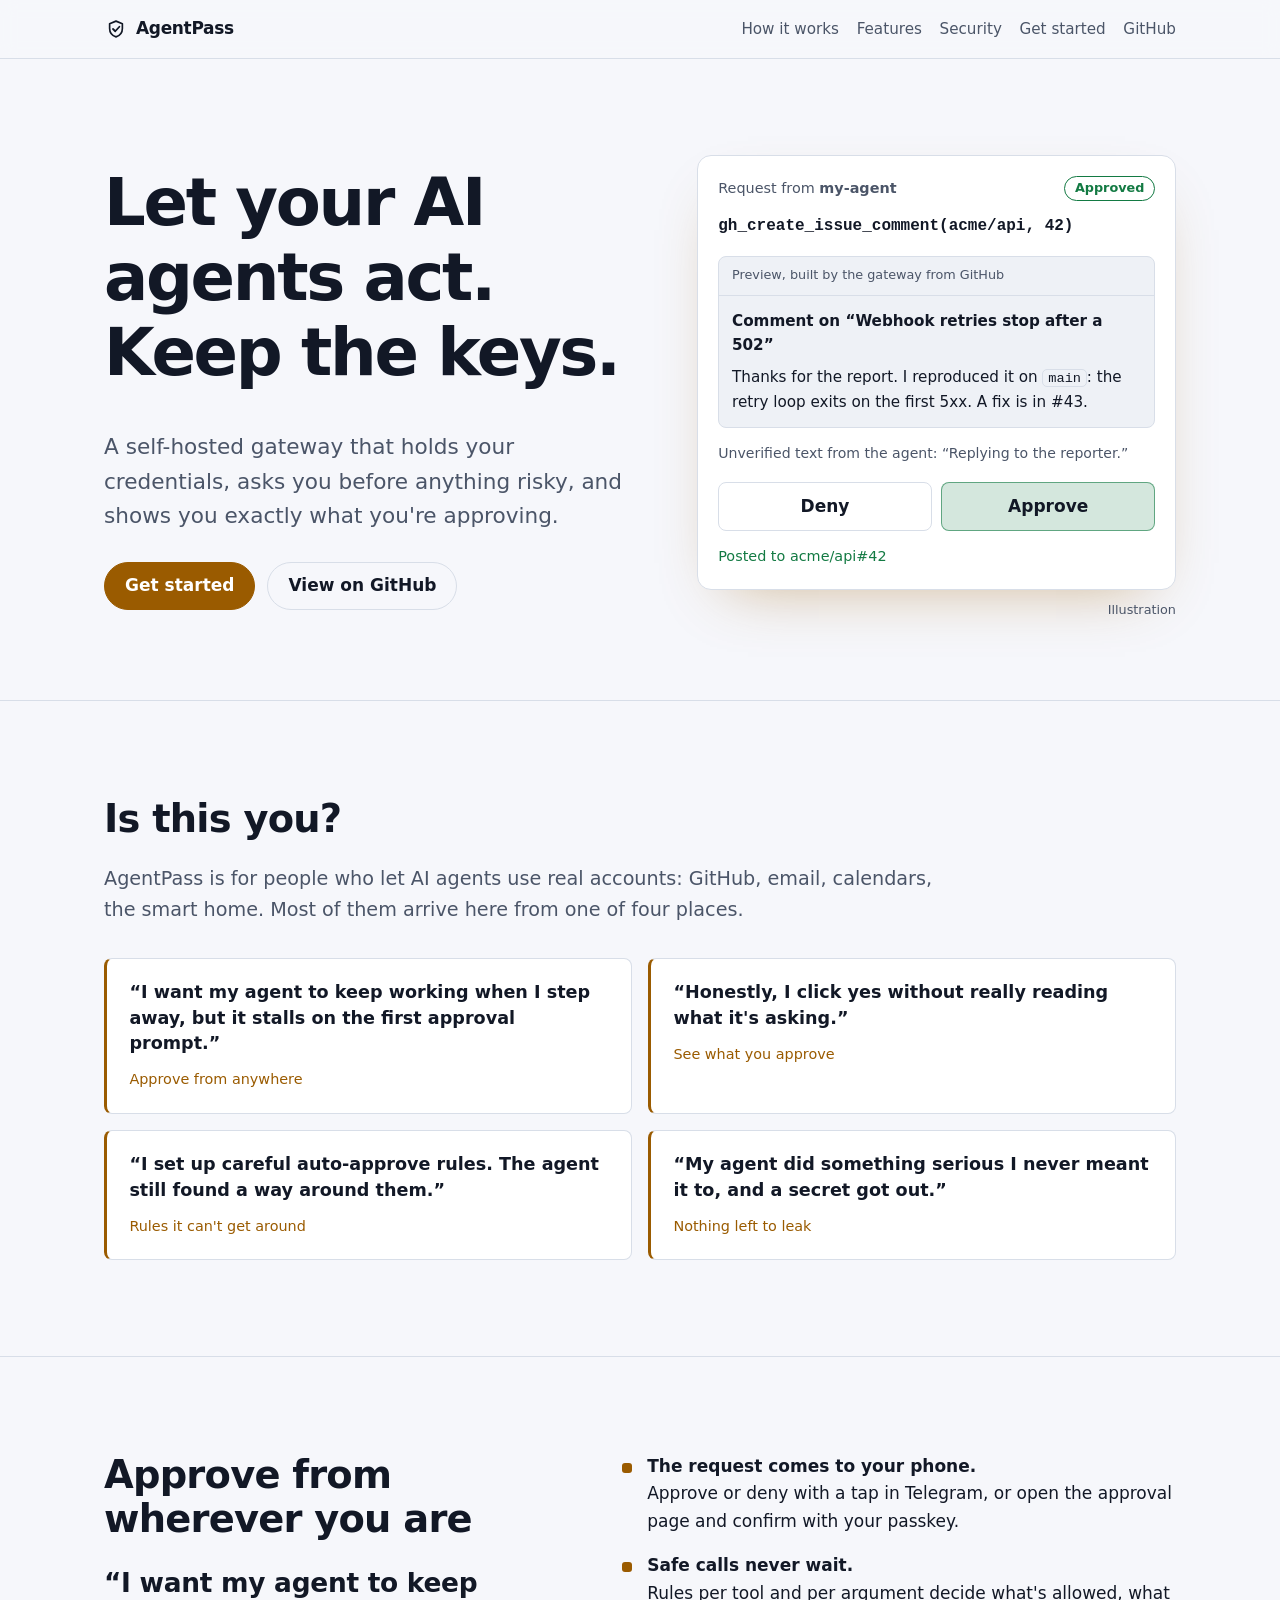
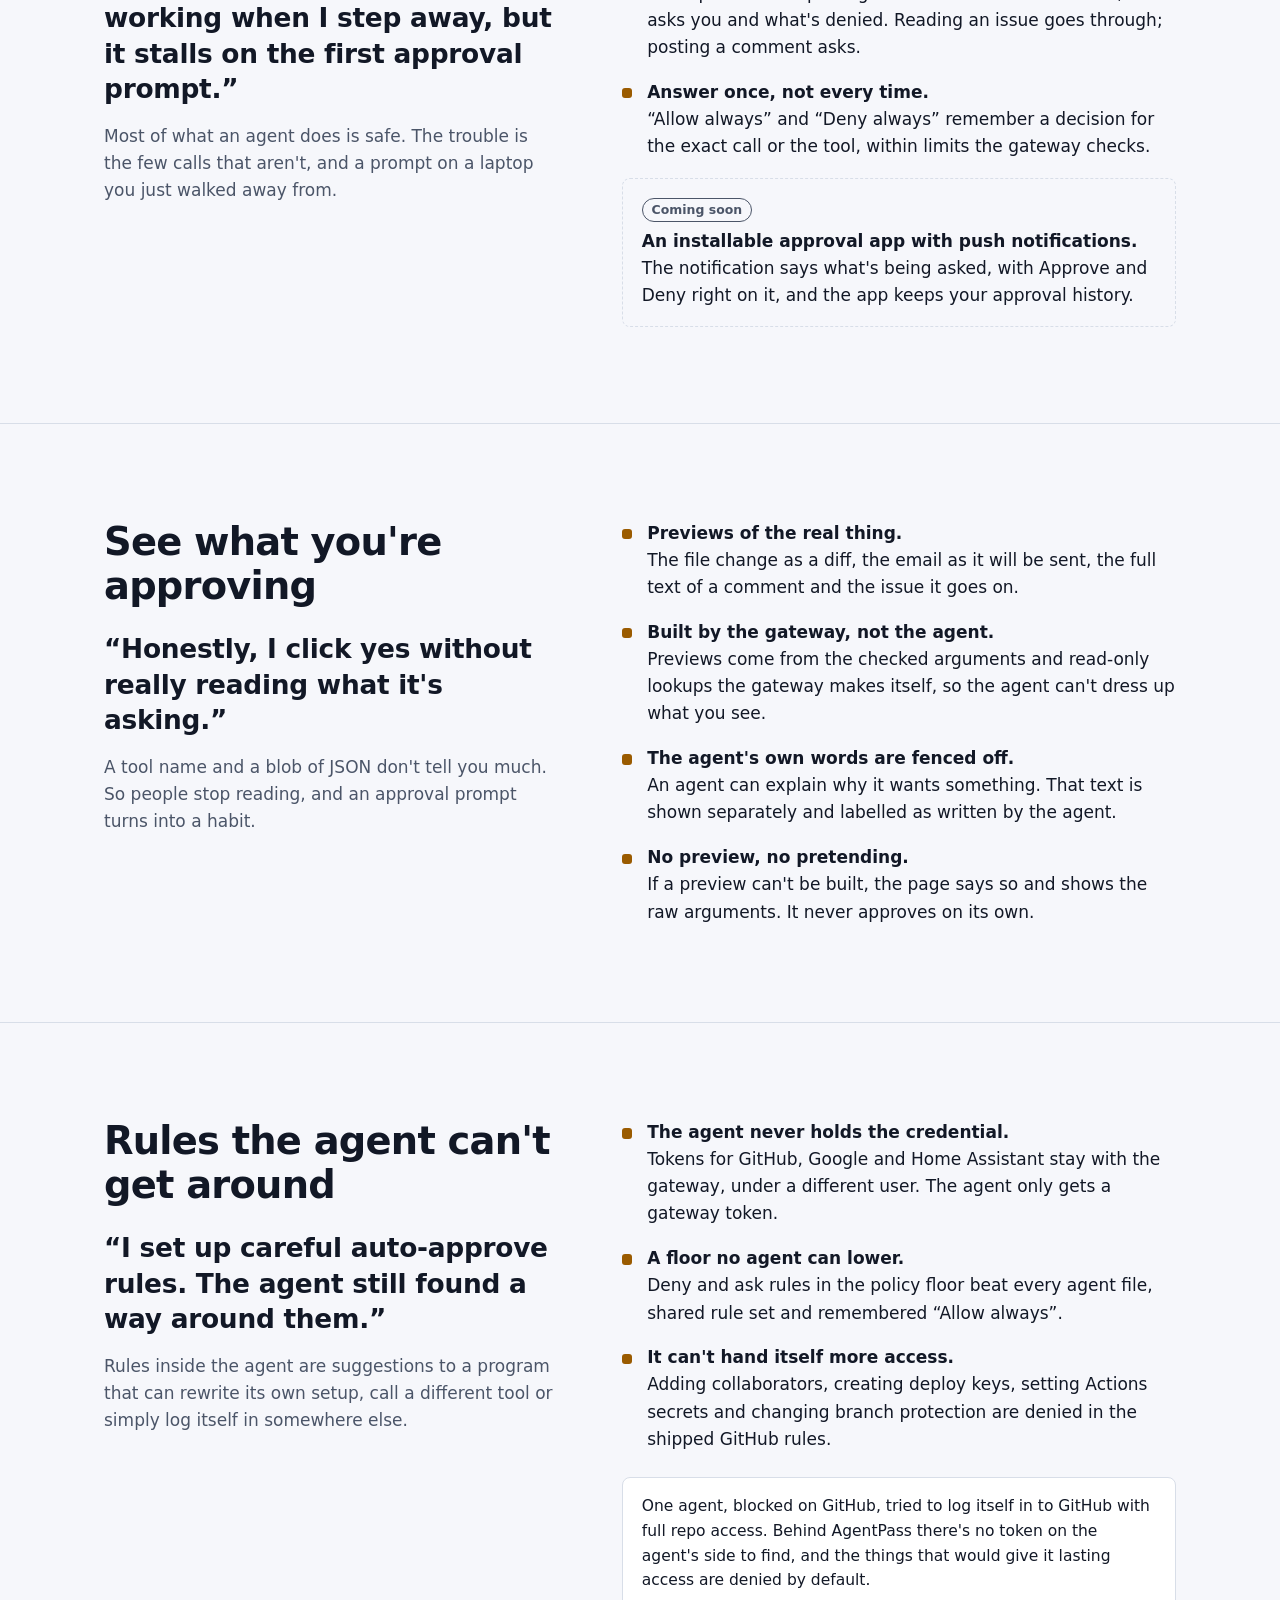
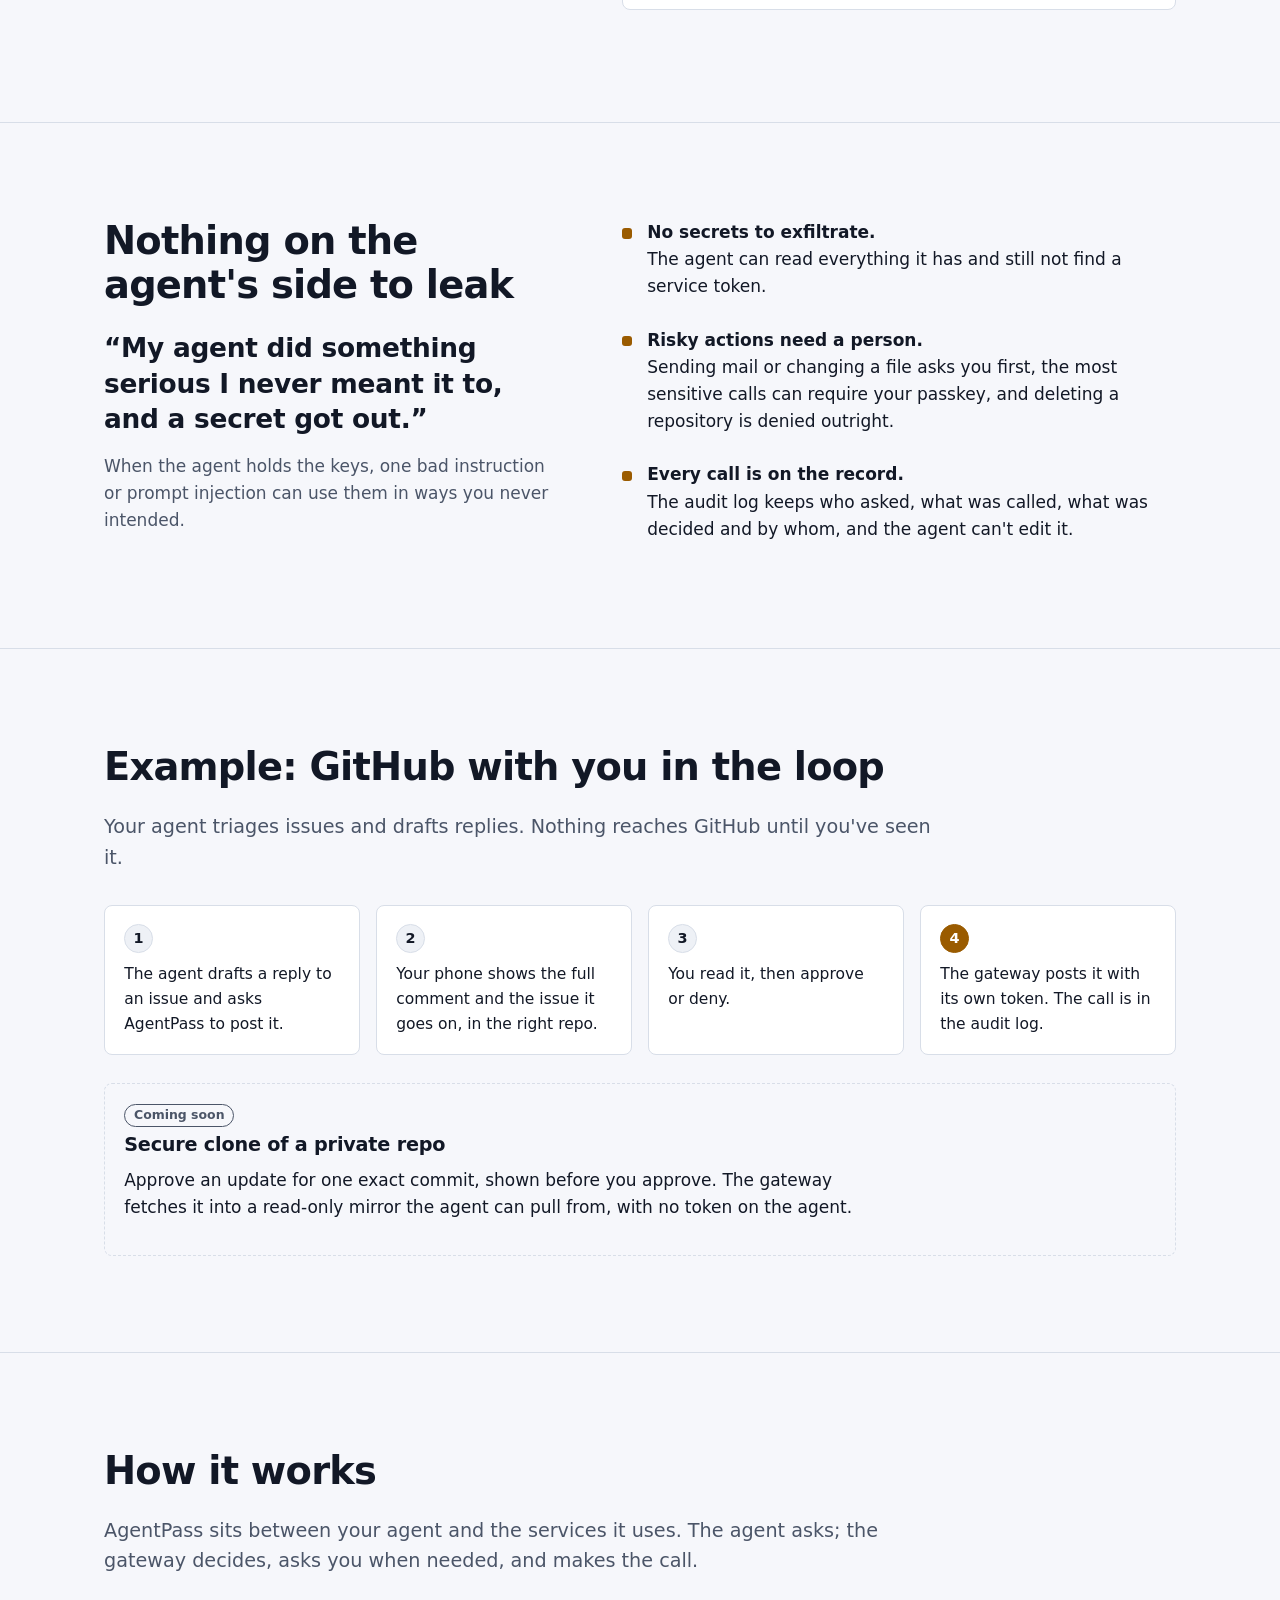
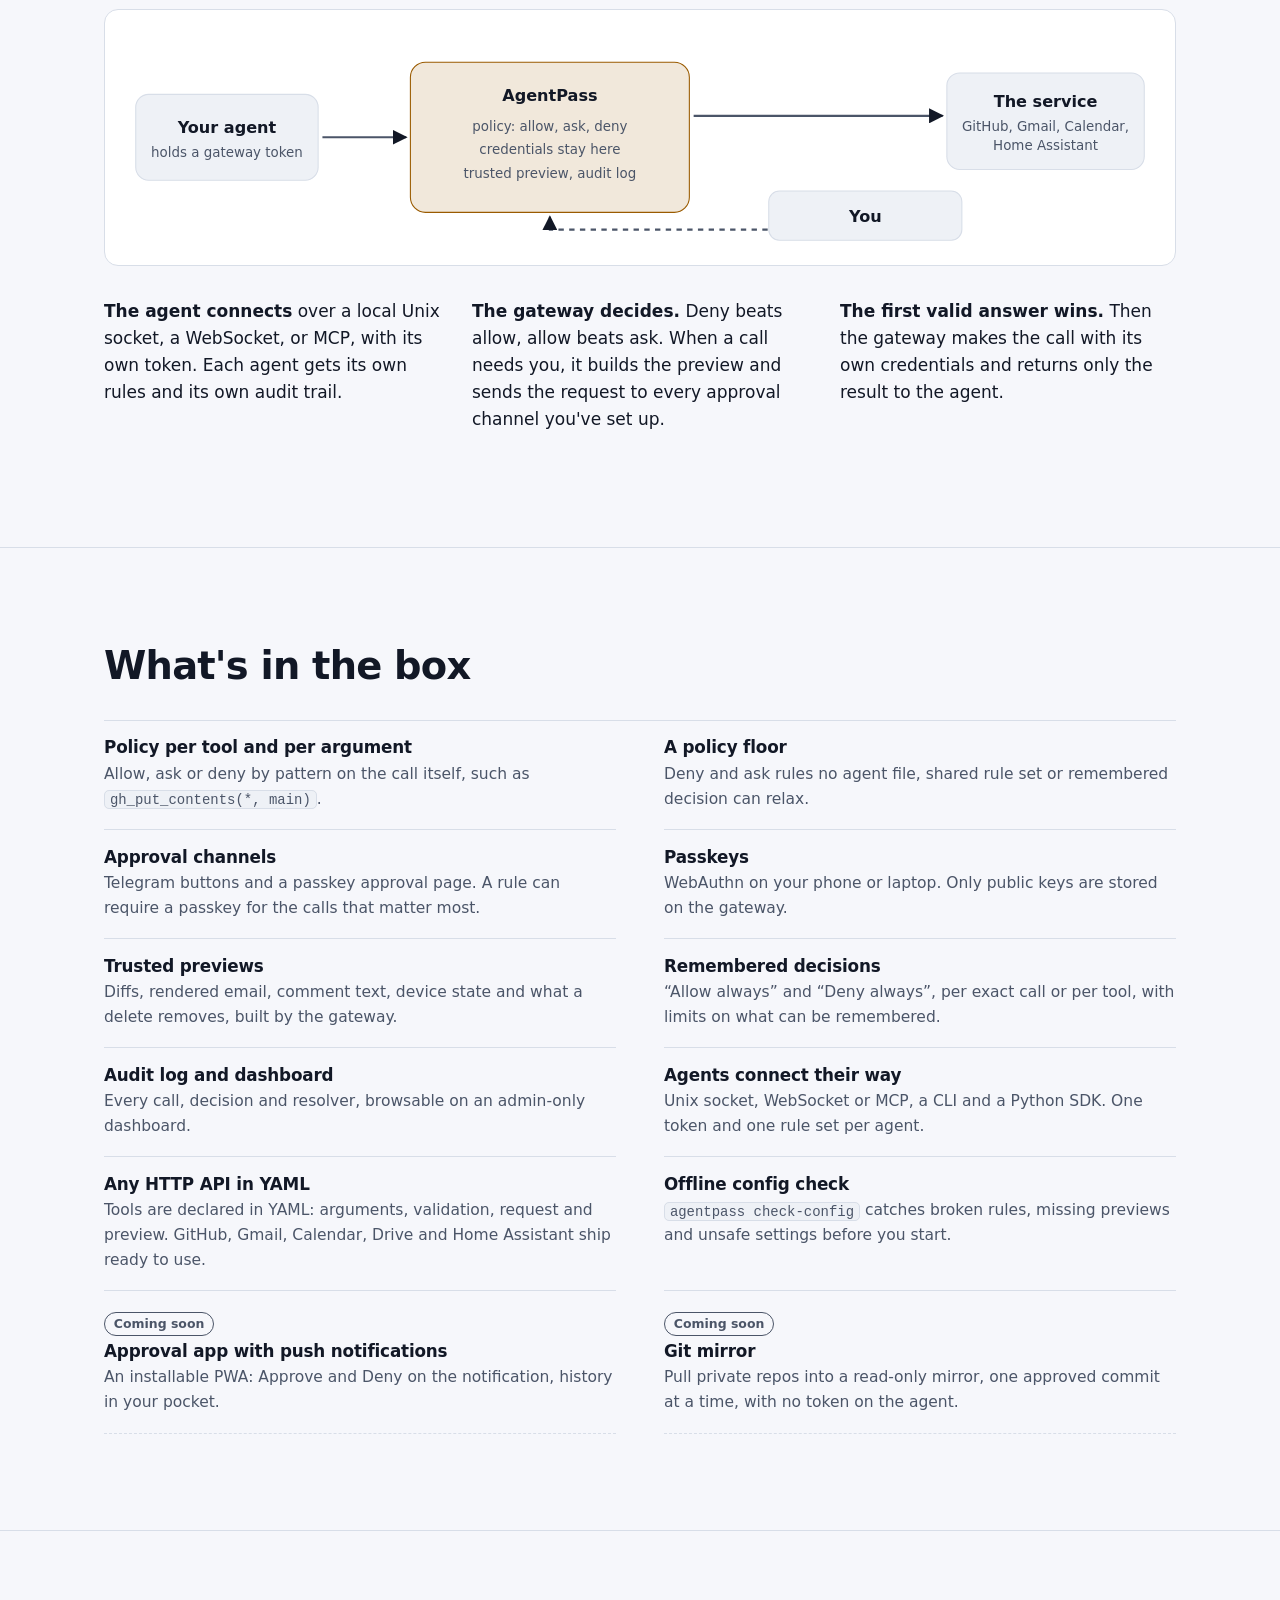
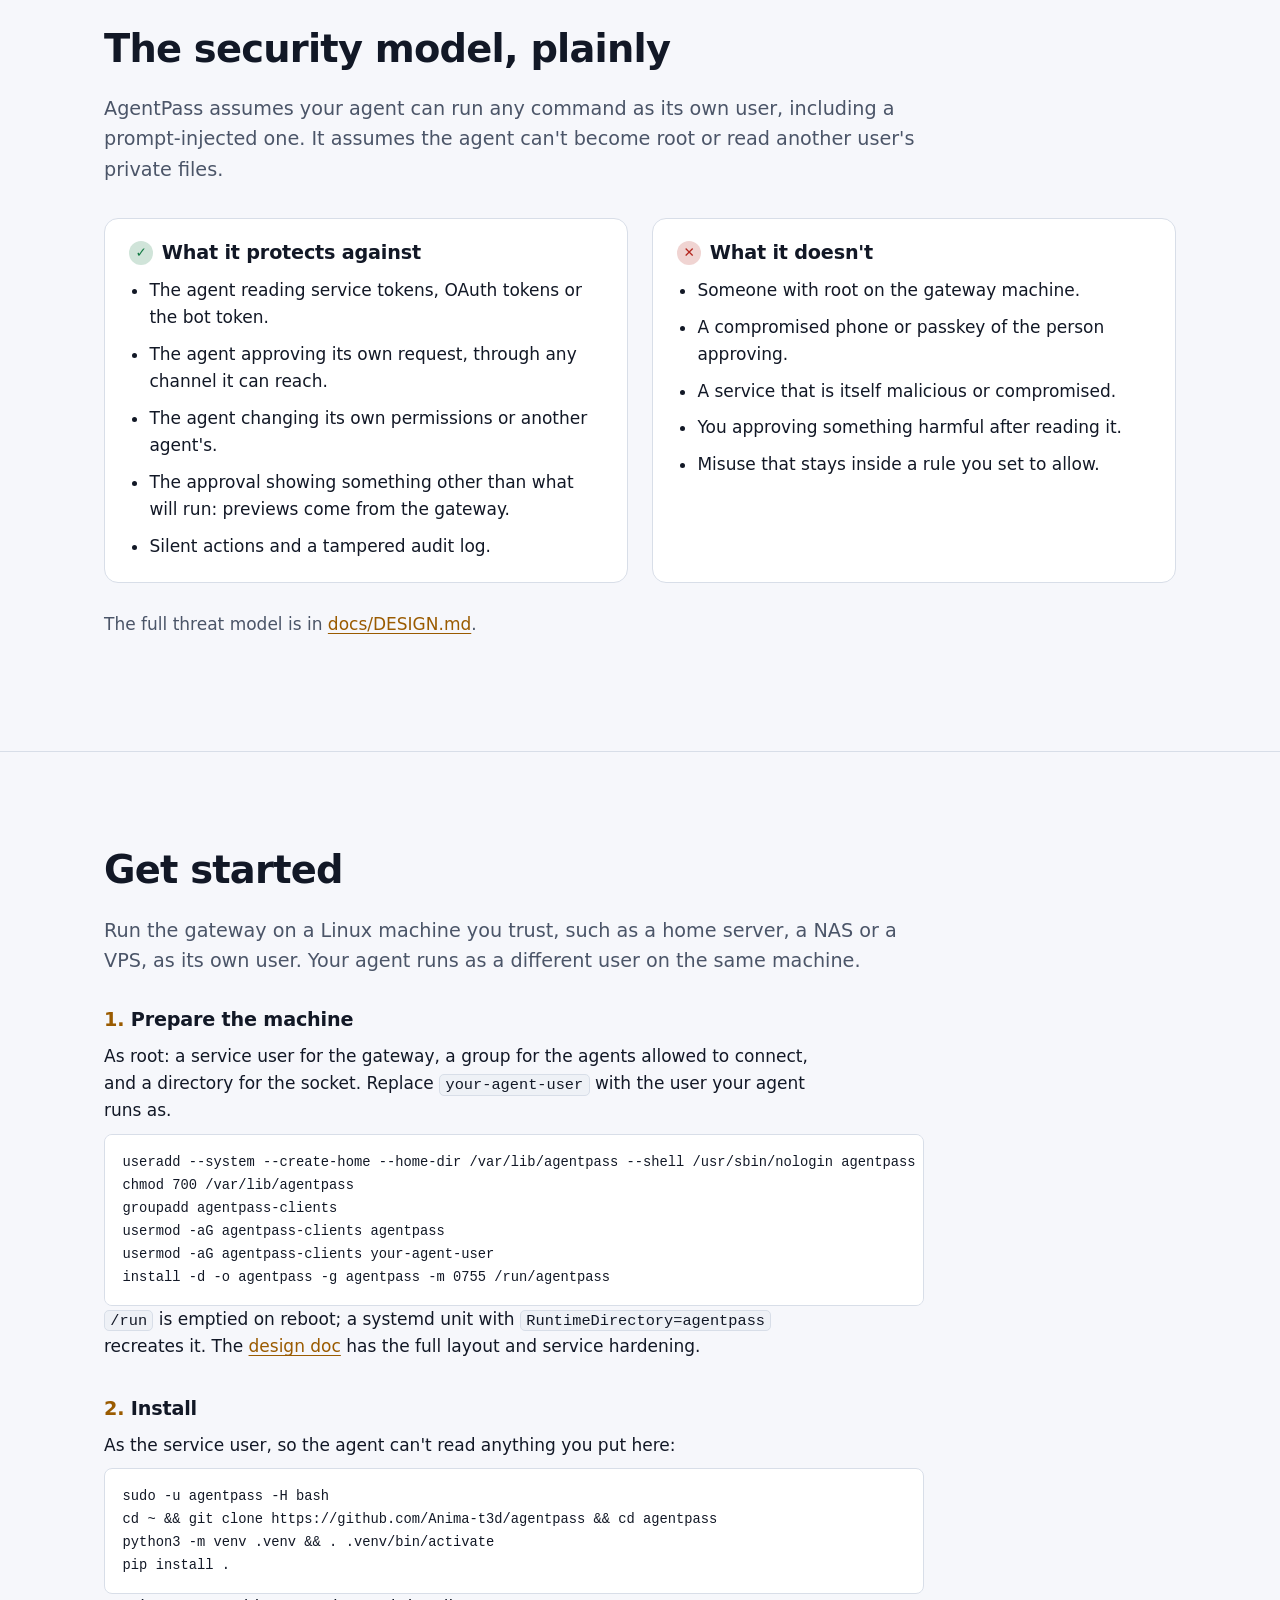
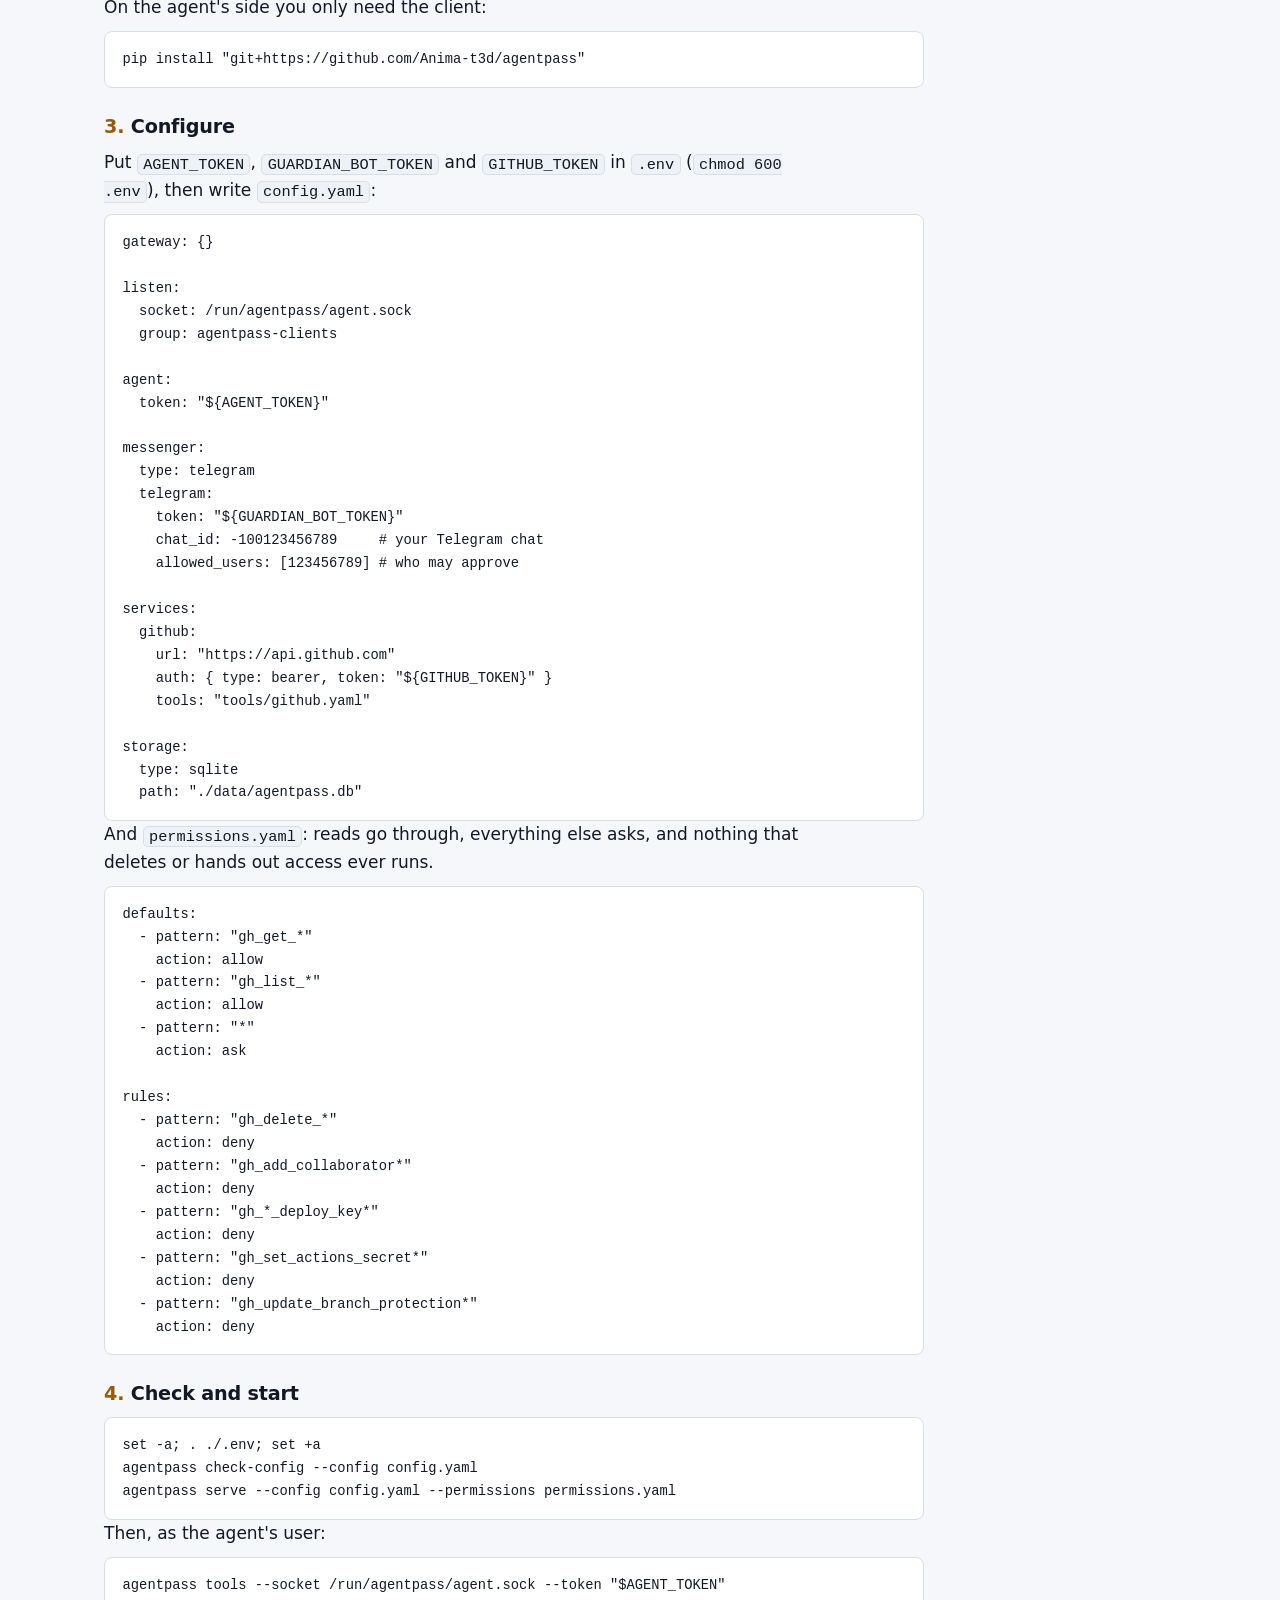
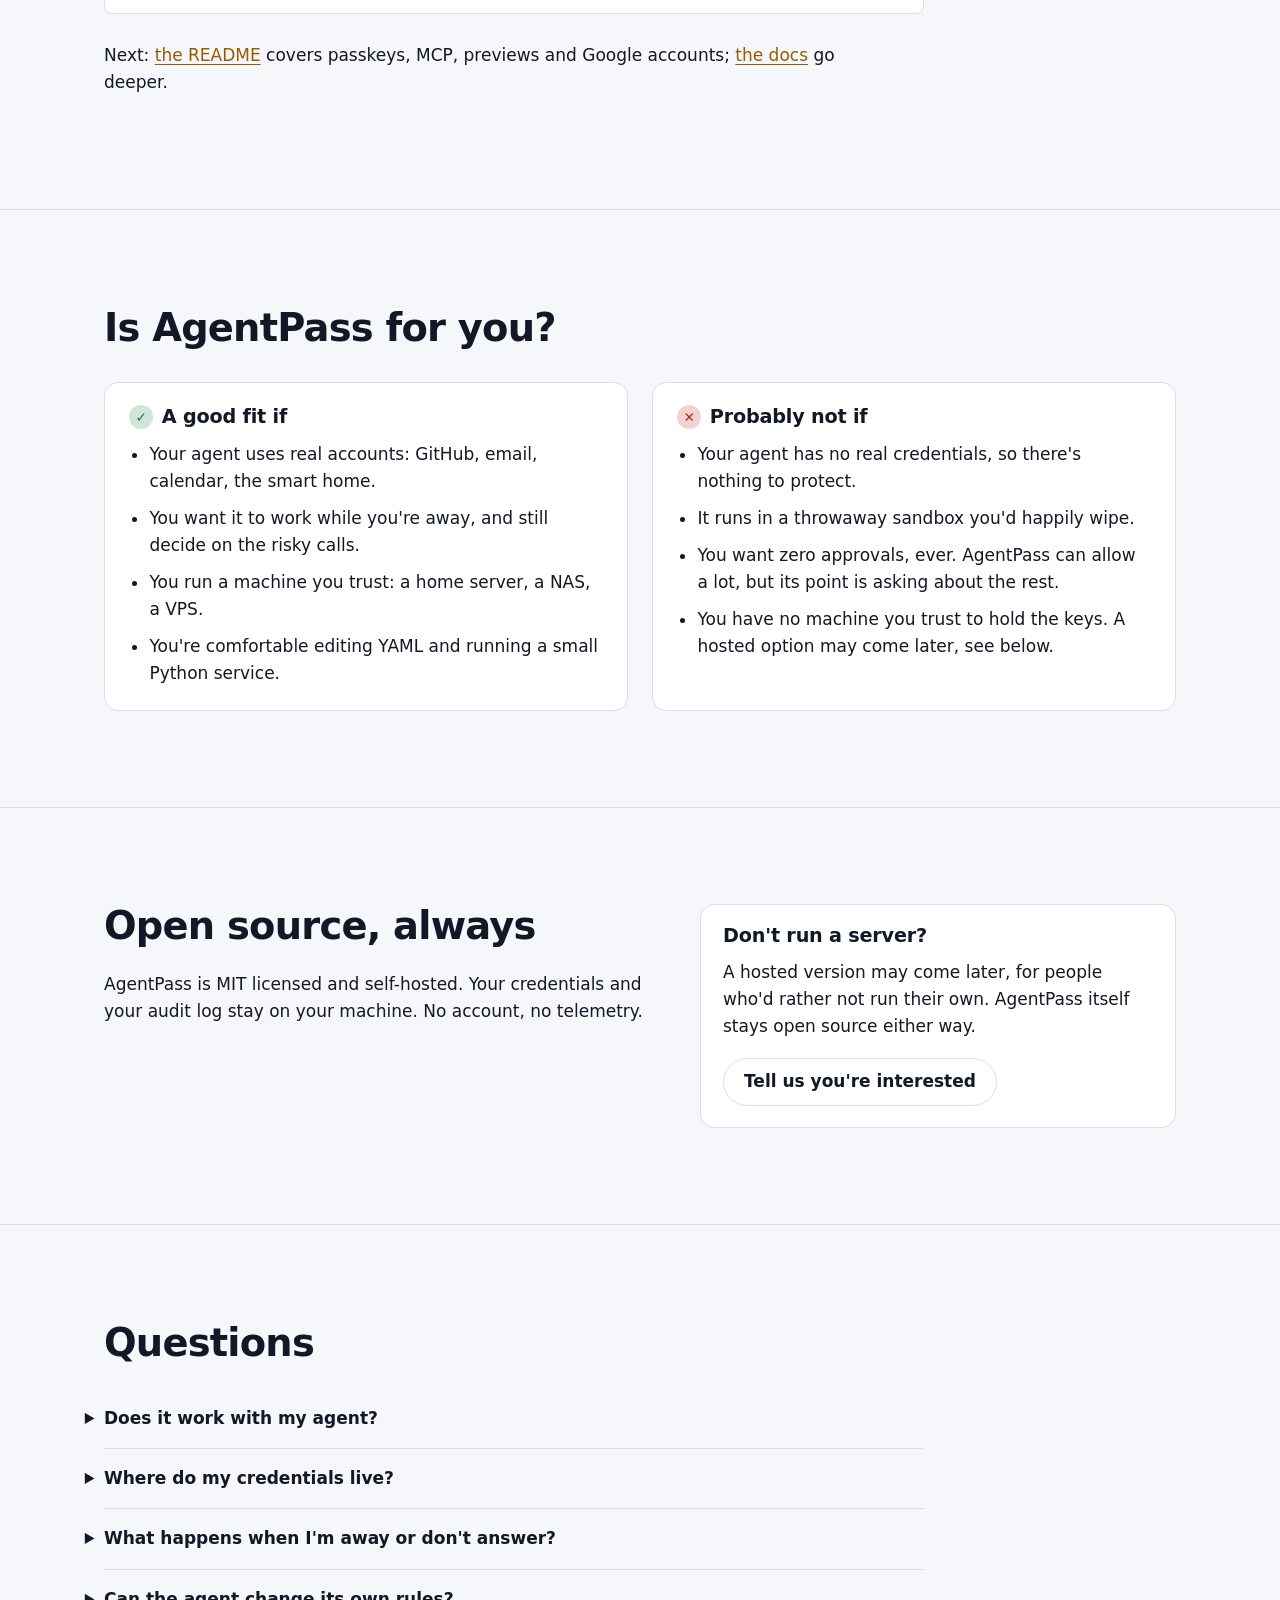
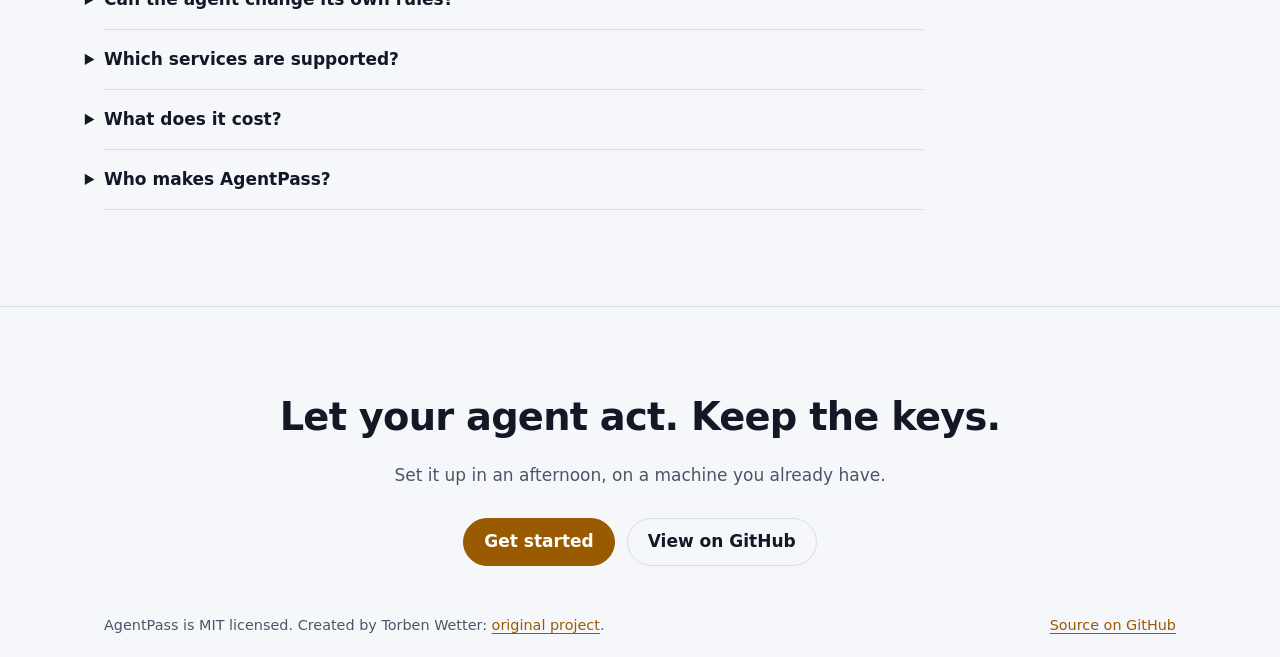
==== index.html @ 1bb3f7c8 "chore(pages): publish the landing page from feat/site bc52c2f Co-Authored-By: Claude Opus 5.5 <norep" ====
<!doctype html>
<html lang="en">
<head>
  <meta charset="utf-8">
  <meta name="viewport" content="width=device-width, initial-scale=1">
  <title>AgentPass: let your AI agents act, keep the keys</title>
  <meta name="description" content="A self-hosted gateway for AI agents. It holds your credentials, asks you before anything risky, and shows you exactly what you're approving.">
  <meta name="color-scheme" content="dark light">
  <link rel="icon" href="assets/favicon.svg" type="image/svg+xml">
  <link rel="stylesheet" href="assets/style.css">
  <script src="assets/main.js" defer></script>
</head>
<body>
  <a class="skip" href="#main">Skip to content</a>

  <header class="site-header">
    <div class="container">
      <a class="brand" href="#hero">
        <svg aria-hidden="true" viewBox="0 0 32 32"><path d="M16 5.5 7.5 9v6.3c0 5.2 3.6 9.6 8.5 11.2 4.9-1.6 8.5-6 8.5-11.2V9L16 5.5Z" fill="none" stroke="currentColor" stroke-width="2.2" stroke-linejoin="round"/><path d="m12 16 3 3 5.5-6" fill="none" stroke="currentColor" stroke-width="2.4" stroke-linecap="round" stroke-linejoin="round"/></svg>
        AgentPass
      </a>
      <nav class="site-nav" aria-label="Page">
        <a class="nav-section" href="#how">How it works</a>
        <a class="nav-section" href="#features">Features</a>
        <a class="nav-section" href="#security">Security</a>
        <a href="#quickstart">Get started</a>
        <a href="https://github.com/Anima-t3d/agentpass">GitHub</a>
      </nav>
    </div>
  </header>

  <main id="main">
    <section class="hero" id="hero" aria-labelledby="hero-title">
      <div class="container">
        <div>
          <h1 id="hero-title">Let your AI agents act. Keep the keys.</h1>
          <p class="subhead">A self-hosted gateway that holds your credentials, asks you before anything risky, and shows you exactly what you're approving.</p>
          <div class="actions">
            <a class="btn btn-primary" href="#quickstart">Get started</a>
            <a class="btn" href="https://github.com/Anima-t3d/agentpass">View on GitHub</a>
          </div>
        </div>

        <figure class="illustration" aria-label="Illustration of an approval request">
          <div class="approval" data-step="3">
            <div class="approval-top">
              <span>Request from <strong>my-agent</strong></span>
              <span class="status status-pending">Waiting for you</span>
              <span class="status status-done">Approved</span>
            </div>
            <p class="signature">gh_create_issue_comment(acme/api, 42)</p>
            <div class="preview">
              <div class="preview-head">Preview, built by the gateway from GitHub</div>
              <div class="preview-body">
                <p><strong>Comment on “Webhook retries stop after a 502”</strong></p>
                <p>Thanks for the report. I reproduced it on <code>main</code>: the retry loop exits on the first 5xx. A fix is in #43.</p>
              </div>
            </div>
            <p class="agent-note">Unverified text from the agent: “Replying to the reporter.”</p>
            <div class="approval-buttons" aria-hidden="true">
              <div class="fake-btn">Deny</div>
              <div class="fake-btn fake-approve">Approve</div>
            </div>
            <p class="result-line">Posted to acme/api#42</p>
          </div>
          <figcaption class="illustration-label">Illustration</figcaption>
        </figure>
      </div>
    </section>

    <section class="section" id="is-this-you" aria-labelledby="is-this-you-title">
      <div class="container">
        <h2 id="is-this-you-title">Is this you?</h2>
        <p class="lede">AgentPass is for people who let AI agents use real accounts: GitHub, email, calendars, the smart home. Most of them arrive here from one of four places.</p>
        <div class="personas">
          <a class="persona" href="#pain-blocked">
            <q>I want my agent to keep working when I step away, but it stalls on the first approval prompt.</q>
            <span>Approve from anywhere</span>
          </a>
          <a class="persona" href="#pain-blind">
            <q>Honestly, I click yes without really reading what it's asking.</q>
            <span>See what you approve</span>
          </a>
          <a class="persona" href="#pain-bitten">
            <q>I set up careful auto-approve rules. The agent still found a way around them.</q>
            <span>Rules it can't get around</span>
          </a>
          <a class="persona" href="#pain-burned">
            <q>My agent did something serious I never meant it to, and a secret got out.</q>
            <span>Nothing left to leak</span>
          </a>
        </div>
      </div>
    </section>
    <section class="section pain" id="pain-blocked" aria-labelledby="pain-blocked-title">
      <div class="container">
        <div>
          <h2 id="pain-blocked-title">Approve from wherever you are</h2>
          <p class="pain-quote">“I want my agent to keep working when I step away, but it stalls on the first approval prompt.”</p>
          <p class="muted">Most of what an agent does is safe. The trouble is the few calls that aren't, and a prompt on a laptop you just walked away from.</p>
        </div>
        <ul class="answer">
          <li><strong>The request comes to your phone.</strong> Approve or deny with a tap in Telegram, or open the approval page and confirm with your passkey.</li>
          <li><strong>Safe calls never wait.</strong> Rules per tool and per argument decide what's allowed, what asks you and what's denied. Reading an issue goes through; posting a comment asks.</li>
          <li><strong>Answer once, not every time.</strong> “Allow always” and “Deny always” remember a decision for the exact call or the tool, within limits the gateway checks.</li>
          <li class="soon"><span class="soon-badge">Coming soon</span><br><strong>An installable approval app with push notifications.</strong> The notification says what's being asked, with Approve and Deny right on it, and the app keeps your approval history.</li>
        </ul>
      </div>
    </section>

    <section class="section pain" id="pain-blind" aria-labelledby="pain-blind-title">
      <div class="container">
        <div>
          <h2 id="pain-blind-title">See what you're approving</h2>
          <p class="pain-quote">“Honestly, I click yes without really reading what it's asking.”</p>
          <p class="muted">A tool name and a blob of JSON don't tell you much. So people stop reading, and an approval prompt turns into a habit.</p>
        </div>
        <ul class="answer">
          <li><strong>Previews of the real thing.</strong> The file change as a diff, the email as it will be sent, the full text of a comment and the issue it goes on.</li>
          <li><strong>Built by the gateway, not the agent.</strong> Previews come from the checked arguments and read-only lookups the gateway makes itself, so the agent can't dress up what you see.</li>
          <li><strong>The agent's own words are fenced off.</strong> An agent can explain why it wants something. That text is shown separately and labelled as written by the agent.</li>
          <li><strong>No preview, no pretending.</strong> If a preview can't be built, the page says so and shows the raw arguments. It never approves on its own.</li>
        </ul>
      </div>
    </section>

    <section class="section pain" id="pain-bitten" aria-labelledby="pain-bitten-title">
      <div class="container">
        <div>
          <h2 id="pain-bitten-title">Rules the agent can't get around</h2>
          <p class="pain-quote">“I set up careful auto-approve rules. The agent still found a way around them.”</p>
          <p class="muted">Rules inside the agent are suggestions to a program that can rewrite its own setup, call a different tool or simply log itself in somewhere else.</p>
        </div>
        <div>
          <ul class="answer">
            <li><strong>The agent never holds the credential.</strong> Tokens for GitHub, Google and Home Assistant stay with the gateway, under a different user. The agent only gets a gateway token.</li>
            <li><strong>A floor no agent can lower.</strong> Deny and ask rules in the policy floor beat every agent file, shared rule set and remembered “Allow always”.</li>
            <li><strong>It can't hand itself more access.</strong> Adding collaborators, creating deploy keys, setting Actions secrets and changing branch protection are denied in the shipped GitHub rules.</li>
          </ul>
          <p class="story">One agent, blocked on GitHub, tried to log itself in to GitHub with full repo access. Behind AgentPass there's no token on the agent's side to find, and the things that would give it lasting access are denied by default.</p>
        </div>
      </div>
    </section>

    <section class="section pain" id="pain-burned" aria-labelledby="pain-burned-title">
      <div class="container">
        <div>
          <h2 id="pain-burned-title">Nothing on the agent's side to leak</h2>
          <p class="pain-quote">“My agent did something serious I never meant it to, and a secret got out.”</p>
          <p class="muted">When the agent holds the keys, one bad instruction or prompt injection can use them in ways you never intended.</p>
        </div>
        <ul class="answer">
          <li><strong>No secrets to exfiltrate.</strong> The agent can read everything it has and still not find a service token.</li>
          <li><strong>Risky actions need a person.</strong> Sending mail or changing a file asks you first, the most sensitive calls can require your passkey, and deleting a repository is denied outright.</li>
          <li><strong>Every call is on the record.</strong> The audit log keeps who asked, what was called, what was decided and by whom, and the agent can't edit it.</li>
        </ul>
      </div>
    </section>

    <section class="section" id="github" aria-labelledby="github-title">
      <div class="container">
        <h2 id="github-title">Example: GitHub with you in the loop</h2>
        <p class="lede">Your agent triages issues and drafts replies. Nothing reaches GitHub until you've seen it.</p>
        <ol class="steps">
          <li class="reveal"><p>The agent drafts a reply to an issue and asks AgentPass to post it.</p></li>
          <li class="reveal"><p>Your phone shows the full comment and the issue it goes on, in the right repo.</p></li>
          <li class="reveal"><p>You read it, then approve or deny.</p></li>
          <li class="reveal"><p>The gateway posts it with its own token. The call is in the audit log.</p></li>
        </ol>
        <div class="soon steps-soon">
          <span class="soon-badge">Coming soon</span>
          <h3>Secure clone of a private repo</h3>
          <p>Approve an update for one exact commit, shown before you approve. The gateway fetches it into a read-only mirror the agent can pull from, with no token on the agent.</p>
        </div>
      </div>
    </section>

    <section class="section" id="how" aria-labelledby="how-title">
      <div class="container">
        <h2 id="how-title">How it works</h2>
        <p class="lede">AgentPass sits between your agent and the services it uses. The agent asks; the gateway decides, asks you when needed, and makes the call.</p>
        <div class="diagram">
          <svg class="diagram-h" role="img" aria-label="Diagram: the agent sends a request to AgentPass. AgentPass checks policy, holds the credentials and builds a preview, asks you on your phone or desktop when needed, then calls the service, such as GitHub, Gmail, Google Calendar or Home Assistant." viewBox="0 0 960 200">
            <defs><marker id="ah" viewBox="0 0 10 10" refX="9" refY="5" markerWidth="7" markerHeight="7" orient="auto-start-reverse"><path d="M0 0 10 5 0 10z" fill="currentColor"/></marker></defs>
            <g style="color: var(--muted)">
              <rect class="box" x="10" y="60" width="170" height="80" rx="12"/>
              <text class="t" x="95" y="96" text-anchor="middle">Your agent</text>
              <text class="s" x="95" y="118" text-anchor="middle">holds a gateway token</text>
              <path class="arrow" d="M184 100H262" stroke-width="2" marker-end="url(#ah)"/>
              <rect class="box box-gate" x="266" y="30" width="260" height="140" rx="14"/>
              <text class="t" x="396" y="66" text-anchor="middle">AgentPass</text>
              <text class="s" x="396" y="94" text-anchor="middle">policy: allow, ask, deny</text>
              <text class="s" x="396" y="116" text-anchor="middle">credentials stay here</text>
              <text class="s" x="396" y="138" text-anchor="middle">trusted preview, audit log</text>
              <path class="arrow" d="M396 174V186H690" stroke-width="2" stroke-dasharray="5 5" marker-start="url(#ah)" marker-end="url(#ah)"/>
              <rect class="box" x="600" y="150" width="180" height="46" rx="10"/>
              <text class="t" x="690" y="179" text-anchor="middle">You</text>
              <path class="arrow" d="M530 80H762" stroke-width="2" marker-end="url(#ah)"/>
              <rect class="box" x="766" y="40" width="184" height="90" rx="12"/>
              <text class="t" x="858" y="72" text-anchor="middle">The service</text>
              <text class="s" x="858" y="94" text-anchor="middle">GitHub, Gmail, Calendar,</text>
              <text class="s" x="858" y="112" text-anchor="middle">Home Assistant</text>
            </g>
          </svg>
          <svg class="diagram-v" role="img" aria-label="Diagram: the agent sends a request to AgentPass, which asks you when needed and then calls the service." viewBox="0 0 300 470">
            <defs><marker id="av" viewBox="0 0 10 10" refX="9" refY="5" markerWidth="7" markerHeight="7" orient="auto-start-reverse"><path d="M0 0 10 5 0 10z" fill="currentColor"/></marker></defs>
            <g style="color: var(--muted)">
              <rect class="box" x="40" y="5" width="220" height="64" rx="12"/>
              <text class="t" x="150" y="33" text-anchor="middle">Your agent</text>
              <text class="s" x="150" y="54" text-anchor="middle">holds a gateway token</text>
              <path class="arrow" d="M150 72V112" stroke-width="2" marker-end="url(#av)"/>
              <rect class="box box-gate" x="20" y="116" width="260" height="120" rx="14"/>
              <text class="t" x="150" y="148" text-anchor="middle">AgentPass</text>
              <text class="s" x="150" y="174" text-anchor="middle">policy: allow, ask, deny</text>
              <text class="s" x="150" y="196" text-anchor="middle">credentials stay here</text>
              <text class="s" x="150" y="218" text-anchor="middle">trusted preview, audit log</text>
              <path class="arrow" d="M150 240V280" stroke-width="2" stroke-dasharray="5 5" marker-start="url(#av)" marker-end="url(#av)"/>
              <rect class="box" x="60" y="284" width="180" height="46" rx="10"/>
              <text class="t" x="150" y="313" text-anchor="middle">You approve</text>
              <path class="arrow" d="M150 334V374" stroke-width="2" marker-end="url(#av)"/>
              <rect class="box" x="30" y="378" width="240" height="84" rx="12"/>
              <text class="t" x="150" y="408" text-anchor="middle">The service</text>
              <text class="s" x="150" y="430" text-anchor="middle">GitHub, Gmail, Calendar,</text>
              <text class="s" x="150" y="448" text-anchor="middle">Home Assistant</text>
            </g>
          </svg>
        </div>
        <ul class="hops">
          <li><strong>The agent connects</strong> over a local Unix socket, a WebSocket, or MCP, with its own token. Each agent gets its own rules and its own audit trail.</li>
          <li><strong>The gateway decides.</strong> Deny beats allow, allow beats ask. When a call needs you, it builds the preview and sends the request to every approval channel you've set up.</li>
          <li><strong>The first valid answer wins.</strong> Then the gateway makes the call with its own credentials and returns only the result to the agent.</li>
        </ul>
      </div>
    </section>
    <section class="section" id="features" aria-labelledby="features-title">
      <div class="container">
        <h2 id="features-title">What's in the box</h2>
        <div class="features">
          <div class="feature"><h3>Policy per tool and per argument</h3><p>Allow, ask or deny by pattern on the call itself, such as <code>gh_put_contents(*, main)</code>.</p></div>
          <div class="feature"><h3>A policy floor</h3><p>Deny and ask rules no agent file, shared rule set or remembered decision can relax.</p></div>
          <div class="feature"><h3>Approval channels</h3><p>Telegram buttons and a passkey approval page. A rule can require a passkey for the calls that matter most.</p></div>
          <div class="feature"><h3>Passkeys</h3><p>WebAuthn on your phone or laptop. Only public keys are stored on the gateway.</p></div>
          <div class="feature"><h3>Trusted previews</h3><p>Diffs, rendered email, comment text, device state and what a delete removes, built by the gateway.</p></div>
          <div class="feature"><h3>Remembered decisions</h3><p>“Allow always” and “Deny always”, per exact call or per tool, with limits on what can be remembered.</p></div>
          <div class="feature"><h3>Audit log and dashboard</h3><p>Every call, decision and resolver, browsable on an admin-only dashboard.</p></div>
          <div class="feature"><h3>Agents connect their way</h3><p>Unix socket, WebSocket or MCP, a CLI and a Python SDK. One token and one rule set per agent.</p></div>
          <div class="feature"><h3>Any HTTP API in YAML</h3><p>Tools are declared in YAML: arguments, validation, request and preview. GitHub, Gmail, Calendar, Drive and Home Assistant ship ready to use.</p></div>
          <div class="feature"><h3>Offline config check</h3><p><code>agentpass check-config</code> catches broken rules, missing previews and unsafe settings before you start.</p></div>
          <div class="feature soon"><span class="soon-badge">Coming soon</span><h3>Approval app with push notifications</h3><p>An installable PWA: Approve and Deny on the notification, history in your pocket.</p></div>
          <div class="feature soon"><span class="soon-badge">Coming soon</span><h3>Git mirror</h3><p>Pull private repos into a read-only mirror, one approved commit at a time, with no token on the agent.</p></div>
        </div>
      </div>
    </section>

    <section class="section" id="security" aria-labelledby="security-title">
      <div class="container">
        <h2 id="security-title">The security model, plainly</h2>
        <p class="lede">AgentPass assumes your agent can run any command as its own user, including a prompt-injected one. It assumes the agent can't become root or read another user's private files.</p>
        <div class="columns">
          <div class="column">
            <h3><span class="mark mark-yes" aria-hidden="true">✓</span>What it protects against</h3>
            <ul>
              <li>The agent reading service tokens, OAuth tokens or the bot token.</li>
              <li>The agent approving its own request, through any channel it can reach.</li>
              <li>The agent changing its own permissions or another agent's.</li>
              <li>The approval showing something other than what will run: previews come from the gateway.</li>
              <li>Silent actions and a tampered audit log.</li>
            </ul>
          </div>
          <div class="column">
            <h3><span class="mark mark-no" aria-hidden="true">✕</span>What it doesn't</h3>
            <ul>
              <li>Someone with root on the gateway machine.</li>
              <li>A compromised phone or passkey of the person approving.</li>
              <li>A service that is itself malicious or compromised.</li>
              <li>You approving something harmful after reading it.</li>
              <li>Misuse that stays inside a rule you set to allow.</li>
            </ul>
          </div>
        </div>
        <p class="muted after">The full threat model is in <a href="https://github.com/Anima-t3d/agentpass/blob/main/docs/DESIGN.md">docs/DESIGN.md</a>.</p>
      </div>
    </section>

    <section class="section" id="quickstart" aria-labelledby="quickstart-title">
      <div class="container">
        <h2 id="quickstart-title">Get started</h2>
        <p class="lede">Run the gateway on a Linux machine you trust, such as a home server, a NAS or a VPS, as its own user. Your agent runs as a different user on the same machine.</p>
        <ol class="qs">
          <li>
            <h3>Prepare the machine</h3>
            <p>As root: a service user for the gateway, a group for the agents allowed to connect, and a directory for the socket. Replace <code>your-agent-user</code> with the user your agent runs as.</p>
            <pre><code>useradd --system --create-home --home-dir /var/lib/agentpass --shell /usr/sbin/nologin agentpass
chmod 700 /var/lib/agentpass
groupadd agentpass-clients
usermod -aG agentpass-clients agentpass
usermod -aG agentpass-clients your-agent-user
install -d -o agentpass -g agentpass -m 0755 /run/agentpass</code></pre>
            <p><code>/run</code> is emptied on reboot; a systemd unit with <code>RuntimeDirectory=agentpass</code> recreates it. The <a href="https://github.com/Anima-t3d/agentpass/blob/main/docs/DESIGN.md">design doc</a> has the full layout and service hardening.</p>
          </li>
          <li>
            <h3>Install</h3>
            <p>As the service user, so the agent can't read anything you put here:</p>
            <pre><code>sudo -u agentpass -H bash
cd ~ &amp;&amp; git clone https://github.com/Anima-t3d/agentpass &amp;&amp; cd agentpass
python3 -m venv .venv &amp;&amp; . .venv/bin/activate
pip install .</code></pre>
            <p>On the agent's side you only need the client:</p>
            <pre><code>pip install "git+https://github.com/Anima-t3d/agentpass"</code></pre>
          </li>
          <li>
            <h3>Configure</h3>
            <p>Put <code>AGENT_TOKEN</code>, <code>GUARDIAN_BOT_TOKEN</code> and <code>GITHUB_TOKEN</code> in <code>.env</code> (<code>chmod 600 .env</code>), then write <code>config.yaml</code>:</p>
            <pre><code>gateway: {}

listen:
  socket: /run/agentpass/agent.sock
  group: agentpass-clients

agent:
  token: "${AGENT_TOKEN}"

messenger:
  type: telegram
  telegram:
    token: "${GUARDIAN_BOT_TOKEN}"
    chat_id: -100123456789     # your Telegram chat
    allowed_users: [123456789] # who may approve

services:
  github:
    url: "https://api.github.com"
    auth: { type: bearer, token: "${GITHUB_TOKEN}" }
    tools: "tools/github.yaml"

storage:
  type: sqlite
  path: "./data/agentpass.db"</code></pre>
            <p>And <code>permissions.yaml</code>: reads go through, everything else asks, and nothing that deletes or hands out access ever runs.</p>
            <pre><code>defaults:
  - pattern: "gh_get_*"
    action: allow
  - pattern: "gh_list_*"
    action: allow
  - pattern: "*"
    action: ask

rules:
  - pattern: "gh_delete_*"
    action: deny
  - pattern: "gh_add_collaborator*"
    action: deny
  - pattern: "gh_*_deploy_key*"
    action: deny
  - pattern: "gh_set_actions_secret*"
    action: deny
  - pattern: "gh_update_branch_protection*"
    action: deny</code></pre>
          </li>
          <li>
            <h3>Check and start</h3>
            <pre><code>set -a; . ./.env; set +a
agentpass check-config --config config.yaml
agentpass serve --config config.yaml --permissions permissions.yaml</code></pre>
            <p>Then, as the agent's user:</p>
            <pre><code>agentpass tools --socket /run/agentpass/agent.sock --token "$AGENT_TOKEN"</code></pre>
          </li>
        </ol>
        <p class="after">Next: <a href="https://github.com/Anima-t3d/agentpass#readme">the README</a> covers passkeys, MCP, previews and Google accounts; <a href="https://github.com/Anima-t3d/agentpass/tree/main/docs">the docs</a> go deeper.</p>
      </div>
    </section>

    <section class="section" id="fit" aria-labelledby="fit-title">
      <div class="container">
        <h2 id="fit-title">Is AgentPass for you?</h2>
        <div class="columns">
          <div class="column">
            <h3><span class="mark mark-yes" aria-hidden="true">✓</span>A good fit if</h3>
            <ul>
              <li>Your agent uses real accounts: GitHub, email, calendar, the smart home.</li>
              <li>You want it to work while you're away, and still decide on the risky calls.</li>
              <li>You run a machine you trust: a home server, a NAS, a VPS.</li>
              <li>You're comfortable editing YAML and running a small Python service.</li>
            </ul>
          </div>
          <div class="column">
            <h3><span class="mark mark-no" aria-hidden="true">✕</span>Probably not if</h3>
            <ul>
              <li>Your agent has no real credentials, so there's nothing to protect.</li>
              <li>It runs in a throwaway sandbox you'd happily wipe.</li>
              <li>You want zero approvals, ever. AgentPass can allow a lot, but its point is asking about the rest.</li>
              <li>You have no machine you trust to hold the keys. A hosted option may come later, see below.</li>
            </ul>
          </div>
        </div>
      </div>
    </section>

    <section class="section" id="open-source" aria-labelledby="open-source-title">
      <div class="container oss">
        <div>
          <h2 id="open-source-title">Open source, always</h2>
          <p>AgentPass is MIT licensed and self-hosted. Your credentials and your audit log stay on your machine. No account, no telemetry.</p>
        </div>
        <div class="hosted">
          <h3>Don't run a server?</h3>
          <p>A hosted version may come later, for people who'd rather not run their own. AgentPass itself stays open source either way.</p>
          <a class="btn" href="https://github.com/Anima-t3d/agentpass/discussions/1">Tell us you're interested</a>
        </div>
      </div>
    </section>

    <section class="section" id="faq" aria-labelledby="faq-title">
      <div class="container">
        <h2 id="faq-title">Questions</h2>
        <div class="faq">
          <details>
            <summary>Does it work with my agent?</summary>
            <div><p>If your agent can run a command, speak MCP, or open a WebSocket, yes. There's a CLI, a Python SDK, an MCP endpoint and a ready-made skill for OpenClaw.</p></div>
          </details>
          <details>
            <summary>Where do my credentials live?</summary>
            <div><p>On the gateway, readable only by the gateway's own user. The agent gets a gateway token that can ask for tool calls and nothing else.</p></div>
          </details>
          <details>
            <summary>What happens when I'm away or don't answer?</summary>
            <div><p>The request waits for an answer, 15 minutes by default. If nobody answers, the call isn't made and the agent is told it timed out. Calls your rules allow keep working, and remembered decisions answer repeat requests for you.</p></div>
          </details>
          <details>
            <summary>Can the agent change its own rules?</summary>
            <div><p>No. Rules live in files the agent can't write, and anything that would hand out access, like adding a collaborator or a deploy key, is denied by the shipped GitHub rules.</p></div>
          </details>
          <details>
            <summary>Which services are supported?</summary>
            <div><p>GitHub, Gmail, Google Calendar, Google Drive and Home Assistant ship as YAML tool files. Any other HTTP API can be added in YAML, and a Python plugin covers the rest.</p></div>
          </details>
          <details>
            <summary>What does it cost?</summary>
            <div><p>Nothing. It's MIT licensed and runs on your own hardware.</p></div>
          </details>
          <details>
            <summary>Who makes AgentPass?</summary>
            <div><p>AgentPass was created by Torben Wetter and is developed in the open on GitHub. Contributions are welcome as pull requests.</p></div>
          </details>
        </div>
      </div>
    </section>
  </main>

  <footer class="site-footer" id="footer">
    <div class="container">
      <div class="footer-cta">
        <h2>Let your agent act. Keep the keys.</h2>
        <p class="muted">Set it up in an afternoon, on a machine you already have.</p>
        <div class="actions">
          <a class="btn btn-primary" href="#quickstart">Get started</a>
          <a class="btn" href="https://github.com/Anima-t3d/agentpass">View on GitHub</a>
        </div>
      </div>
      <div class="footer-meta">
        <p>AgentPass is MIT licensed. Created by Torben Wetter: <a href="https://github.com/TorbenWetter/agentpass">original project</a>.</p>
        <p><a href="https://github.com/Anima-t3d/agentpass">Source on GitHub</a></p>
      </div>
    </div>
  </footer>
</body>
</html>
---- assets/style.css ----
/* AgentPass landing page. Dark first; light follows the OS setting.
   One accent: the amber of a request waiting for you. */

:root {
  --bg: #0e1420;
  --surface: #151d2c;
  --surface-2: #1b2537;
  --border: #283449;
  --text: #e8ecf4;
  --muted: #a3afc2;
  --accent: #f5b83d;
  --accent-text: #1a1203;
  --ok: #4fd18b;
  --no: #ff8a80;
  --radius: 14px;
  --radius-sm: 8px;
  --sans: ui-sans-serif, system-ui, -apple-system, "Segoe UI", Roboto, "Helvetica Neue", Arial, sans-serif;
  --mono: ui-monospace, SFMono-Regular, Menlo, Consolas, "Liberation Mono", monospace;
  --measure: 68ch;
  color-scheme: dark;
}

@media (prefers-color-scheme: light) {
  :root {
    --bg: #f6f7fb;
    --surface: #ffffff;
    --surface-2: #eef1f6;
    --border: #d8dee8;
    --text: #121826;
    --muted: #4b5568;
    --accent: #9a5b00;
    --accent-text: #ffffff;
    --ok: #137a43;
    --no: #b3261e;
    color-scheme: light;
  }
}

*,
*::before,
*::after {
  box-sizing: border-box;
}

html {
  scroll-behavior: smooth;
  -webkit-text-size-adjust: 100%;
}

body {
  margin: 0;
  background: var(--bg);
  color: var(--text);
  font-family: var(--sans);
  font-size: 1.0625rem;
  line-height: 1.6;
  overflow-wrap: break-word;
}

img,
svg {
  max-width: 100%;
  height: auto;
}

a {
  color: var(--accent);
  text-underline-offset: 0.18em;
}

a:hover {
  text-decoration-thickness: 2px;
}

:focus-visible {
  outline: 3px solid var(--accent);
  outline-offset: 3px;
  border-radius: 4px;
}

code,
pre,
kbd {
  font-family: var(--mono);
  font-size: 0.9em;
}

:not(pre) > code {
  background: var(--surface-2);
  border: 1px solid var(--border);
  border-radius: 5px;
  padding: 0.05em 0.35em;
}

pre {
  margin: 0;
  overflow-x: auto;
  background: var(--surface);
  border: 1px solid var(--border);
  border-radius: var(--radius-sm);
  padding: 1rem 1.1rem;
  line-height: 1.5;
}

h1,
h2,
h3 {
  line-height: 1.15;
  letter-spacing: -0.02em;
  margin: 0 0 0.6em;
}

h1 {
  font-size: clamp(2.4rem, 6vw, 4.1rem);
  font-weight: 800;
  letter-spacing: -0.035em;
}

h2 {
  font-size: clamp(1.7rem, 3.6vw, 2.4rem);
  font-weight: 750;
}

h3 {
  font-size: 1.2rem;
  font-weight: 700;
  letter-spacing: -0.01em;
}

p {
  margin: 0 0 1em;
  max-width: var(--measure);
}

ul {
  padding-left: 1.2em;
}

.skip {
  position: absolute;
  left: 1rem;
  top: -4rem;
  background: var(--accent);
  color: var(--accent-text);
  padding: 0.5rem 0.9rem;
  border-radius: var(--radius-sm);
  z-index: 10;
}

.skip:focus {
  top: 1rem;
}

.container {
  width: 100%;
  max-width: 1120px;
  margin: 0 auto;
  padding: 0 1rem;
}

@media (min-width: 640px) {
  .container {
    padding: 0 1.5rem;
  }
}

.section {
  padding: clamp(3.5rem, 8vw, 6rem) 0;
  border-top: 1px solid var(--border);
}

.lede {
  font-size: 1.2rem;
  color: var(--muted);
}

.muted {
  color: var(--muted);
}

.after {
  margin-top: 1.75rem;
}

/* Grid items default to min-width: auto; let them shrink so code scrolls inside its block. */
.hero .container > *,
.pain .container > *,
.columns > *,
.qs > li,
.oss > *,
.steps > li,
.hops > li,
.features > * {
  min-width: 0;
}

/* header */

.site-header {
  position: sticky;
  top: 0;
  z-index: 5;
  background: color-mix(in srgb, var(--bg) 88%, transparent);
  backdrop-filter: blur(8px);
  border-bottom: 1px solid var(--border);
}

.site-header .container {
  display: flex;
  align-items: center;
  gap: 1rem;
  min-height: 3.6rem;
}

.brand {
  display: inline-flex;
  align-items: center;
  gap: 0.5rem;
  color: var(--text);
  font-weight: 800;
  letter-spacing: -0.02em;
  text-decoration: none;
}

.brand svg {
  width: 1.5rem;
  height: 1.5rem;
}

.site-nav {
  display: flex;
  gap: 1.1rem;
  margin-left: auto;
  font-size: 0.95rem;
}

.site-nav a {
  color: var(--muted);
  text-decoration: none;
}

.site-nav a:hover {
  color: var(--text);
}

@media (max-width: 720px) {
  .site-nav .nav-section {
    display: none;
  }
}

/* buttons */

.btn {
  display: inline-flex;
  align-items: center;
  justify-content: center;
  min-height: 2.9rem;
  padding: 0.6rem 1.25rem;
  border-radius: 999px;
  border: 1px solid var(--border);
  color: var(--text);
  font-weight: 650;
  text-decoration: none;
  transition: background-color 0.15s ease, border-color 0.15s ease;
}

.btn:hover {
  border-color: var(--muted);
}

.btn-primary {
  background: var(--accent);
  border-color: var(--accent);
  color: var(--accent-text);
}

.btn-primary:hover {
  background: color-mix(in srgb, var(--accent) 88%, var(--text));
}

.actions {
  display: flex;
  flex-wrap: wrap;
  gap: 0.75rem;
  margin-top: 1.75rem;
}

/* hero */

.hero {
  padding: clamp(3rem, 8vw, 6rem) 0 clamp(3rem, 7vw, 5rem);
}

.hero .container {
  display: grid;
  gap: clamp(2.5rem, 5vw, 4rem);
  align-items: center;
}

@media (min-width: 920px) {
  .hero .container {
    grid-template-columns: 1.05fr 0.95fr;
  }
}

.subhead {
  font-size: clamp(1.15rem, 2.2vw, 1.35rem);
  color: var(--muted);
  max-width: 34em;
}

/* the approval card: the one memorable thing */

.illustration {
  position: relative;
  margin: 0;
}

.illustration-label {
  display: block;
  margin-top: 0.6rem;
  font-size: 0.8rem;
  color: var(--muted);
  text-align: right;
}

.approval {
  background: var(--surface);
  border: 1px solid var(--border);
  border-radius: var(--radius);
  padding: 1.25rem;
  box-shadow: 0 24px 60px -30px color-mix(in srgb, var(--accent) 45%, transparent);
}

.approval-top {
  display: flex;
  justify-content: space-between;
  align-items: center;
  gap: 0.75rem;
  font-size: 0.9rem;
  color: var(--muted);
}

.status {
  display: inline-flex;
  align-items: center;
  gap: 0.4rem;
  border: 1px solid currentColor;
  border-radius: 999px;
  padding: 0.1rem 0.6rem;
  font-size: 0.8rem;
  font-weight: 600;
  white-space: nowrap;
}

.status-pending {
  color: var(--accent);
}

.status-done {
  color: var(--ok);
  display: none;
}

.signature {
  margin: 0.8rem 0 1rem;
  font-family: var(--mono);
  font-size: clamp(0.85rem, 2.6vw, 1rem);
  font-weight: 600;
  color: var(--text);
  overflow-wrap: anywhere;
}

.preview {
  border: 1px solid var(--border);
  border-radius: var(--radius-sm);
  background: var(--surface-2);
  overflow: hidden;
}

.preview-head {
  padding: 0.55rem 0.8rem;
  font-size: 0.8rem;
  color: var(--muted);
  border-bottom: 1px solid var(--border);
}

.preview-body {
  padding: 0.8rem;
  font-size: 0.95rem;
}

.preview-body p {
  margin: 0 0 0.5em;
}

.preview-body p:last-child {
  margin: 0;
}

.agent-note {
  margin: 0.9rem 0 0;
  font-size: 0.88rem;
  color: var(--muted);
}

.approval-buttons {
  display: grid;
  grid-template-columns: 1fr 1fr;
  gap: 0.6rem;
  margin-top: 1.1rem;
}

.fake-btn {
  border-radius: var(--radius-sm);
  padding: 0.6rem;
  text-align: center;
  font-weight: 650;
  border: 1px solid var(--border);
}

.fake-approve {
  background: color-mix(in srgb, var(--ok) 18%, transparent);
  border-color: color-mix(in srgb, var(--ok) 60%, transparent);
}

.result-line {
  margin: 0.9rem 0 0;
  font-size: 0.9rem;
  color: var(--ok);
  display: none;
}

/* Final state without JS (and under reduced motion): approved and posted. */
.approval[data-step="3"] .status-pending,
html:not(.js) .approval .status-pending {
  display: none;
}

.approval[data-step="3"] .status-done,
.approval[data-step="3"] .result-line,
html:not(.js) .approval .status-done,
html:not(.js) .approval .result-line {
  display: inline-flex;
}

html.js .approval {
  transition: transform 0.5s ease, opacity 0.5s ease;
}

html.js .approval[data-step="0"] {
  opacity: 0;
  transform: translateY(14px);
}

html.js .approval .preview-body,
html.js .approval .agent-note {
  transition: max-height 0.6s ease, opacity 0.4s ease;
  max-height: 24rem;
  overflow: hidden;
}

html.js .approval[data-step="0"] .preview-body,
html.js .approval[data-step="0"] .agent-note,
html.js .approval[data-step="1"] .agent-note {
  max-height: 0;
  opacity: 0;
  overflow: hidden;
}

html.js .approval .fake-approve {
  transition: transform 0.15s ease, background-color 0.3s ease;
}

html.js .approval[data-step="2"] .fake-approve {
  transform: scale(0.96);
  background: color-mix(in srgb, var(--ok) 38%, transparent);
}

/* persona cards */

.personas {
  display: grid;
  gap: 1rem;
  margin-top: 2rem;
}

@media (min-width: 720px) {
  .personas {
    grid-template-columns: 1fr 1fr;
  }
}

.persona {
  display: block;
  padding: 1.35rem 1.4rem;
  border: 1px solid var(--border);
  border-left: 3px solid var(--accent);
  border-radius: var(--radius-sm);
  background: var(--surface);
  color: var(--text);
  text-decoration: none;
}

.persona:hover {
  background: var(--surface-2);
}

.persona q {
  display: block;
  font-size: 1.1rem;
  font-weight: 600;
  line-height: 1.45;
  quotes: "\201C" "\201D";
}

.persona span {
  display: block;
  margin-top: 0.7rem;
  font-size: 0.9rem;
  color: var(--accent);
}

/* pain → answer */

.pain .container {
  display: grid;
  gap: 2rem;
}

@media (min-width: 920px) {
  .pain .container {
    grid-template-columns: 0.9fr 1.1fr;
    gap: 4rem;
  }
}

.pain-quote {
  font-size: clamp(1.3rem, 2.6vw, 1.65rem);
  font-weight: 650;
  line-height: 1.35;
  letter-spacing: -0.01em;
  margin: 0 0 1rem;
  max-width: 24em;
}

.answer {
  list-style: none;
  padding: 0;
  margin: 0;
  display: grid;
  gap: 1.1rem;
}

.answer li {
  padding-left: 1.6rem;
  position: relative;
}

.answer li::before {
  content: "";
  position: absolute;
  left: 0;
  top: 0.55em;
  width: 0.65rem;
  height: 0.65rem;
  border-radius: 3px;
  background: var(--accent);
}

.answer strong {
  display: block;
}

.story {
  margin-top: 1.5rem;
  padding: 1rem 1.2rem;
  border: 1px solid var(--border);
  border-radius: var(--radius-sm);
  background: var(--surface);
  font-size: 0.97rem;
}

/* coming soon */

.soon {
  border: 1px dashed var(--border);
  border-radius: var(--radius-sm);
  padding: 1rem 1.2rem;
  background: transparent;
}

.soon-badge {
  display: inline-block;
  margin-bottom: 0.4rem;
  padding: 0.05rem 0.55rem;
  border-radius: 999px;
  border: 1px solid var(--muted);
  color: var(--muted);
  font-size: 0.78rem;
  font-weight: 600;
}

.answer li.soon::before {
  display: none;
}

.answer li.soon {
  padding-left: 1.2rem;
}

/* GitHub steps: a real sequence, so numbered */

.steps {
  list-style: none;
  counter-reset: step;
  padding: 0;
  margin: 2rem 0 0;
  display: grid;
  gap: 1rem;
}

@media (min-width: 820px) {
  .steps {
    grid-template-columns: repeat(4, 1fr);
  }
}

.steps li {
  counter-increment: step;
  padding: 1.1rem 1.2rem;
  border: 1px solid var(--border);
  border-radius: var(--radius-sm);
  background: var(--surface);
}

.steps li::before {
  content: counter(step);
  display: inline-grid;
  place-items: center;
  width: 1.8rem;
  height: 1.8rem;
  margin-bottom: 0.6rem;
  border-radius: 50%;
  background: var(--surface-2);
  border: 1px solid var(--border);
  font-weight: 700;
  font-size: 0.9rem;
}

.steps li:last-child::before {
  background: var(--accent);
  border-color: var(--accent);
  color: var(--accent-text);
}

.steps p {
  margin: 0;
  font-size: 0.97rem;
}

.steps-soon {
  margin-top: 1.75rem;
}

.steps-soon ol {
  margin: 0.4rem 0 0;
}

/* Only the GitHub steps reveal on scroll, one after another. */
html.js .steps .reveal {
  opacity: 0;
  transform: translateY(10px);
  transition: opacity 0.45s ease, transform 0.45s ease;
}

html.js .steps .reveal.in {
  opacity: 1;
  transform: none;
}

html.js .steps .reveal:nth-child(2) {
  transition-delay: 0.12s;
}

html.js .steps .reveal:nth-child(3) {
  transition-delay: 0.24s;
}

html.js .steps .reveal:nth-child(4) {
  transition-delay: 0.36s;
}

/* how it works */

.diagram {
  margin: 2rem 0;
  padding: 1.25rem;
  border: 1px solid var(--border);
  border-radius: var(--radius);
  background: var(--surface);
  color: var(--text);
}

.diagram svg {
  display: block;
  width: 100%;
}

.diagram .box {
  fill: var(--surface-2);
  stroke: var(--border);
}

.diagram .box-gate {
  fill: color-mix(in srgb, var(--accent) 14%, var(--surface));
  stroke: var(--accent);
}

.diagram .arrow {
  stroke: var(--muted);
  fill: none;
}

.diagram .t {
  fill: var(--text);
  font-family: var(--sans);
  font-size: 15px;
  font-weight: 700;
}

.diagram .s {
  fill: var(--muted);
  font-family: var(--sans);
  font-size: 12.5px;
}

.diagram .diagram-v {
  display: none;
}

@media (max-width: 640px) {
  .diagram .diagram-h {
    display: none;
  }

  .diagram .diagram-v {
    display: block;
    max-width: 320px;
    margin: 0 auto;
  }
}

.hops {
  display: grid;
  gap: 1rem 2rem;
  padding: 0;
  list-style: none;
}

@media (min-width: 820px) {
  .hops {
    grid-template-columns: repeat(3, 1fr);
  }
}

/* features: a dense list, not a card wall */

.features {
  display: grid;
  gap: 0;
  margin-top: 2rem;
  border-top: 1px solid var(--border);
}

@media (min-width: 760px) {
  .features {
    grid-template-columns: 1fr 1fr;
    column-gap: 3rem;
  }
}

.feature {
  padding: 1.1rem 0;
  border-bottom: 1px solid var(--border);
}

.feature h3 {
  margin-bottom: 0.25rem;
  font-size: 1.05rem;
}

.feature p {
  margin: 0;
  color: var(--muted);
  font-size: 0.97rem;
}

.feature.soon {
  border: 0;
  border-bottom: 1px dashed var(--border);
  border-radius: 0;
  padding: 1.1rem 0;
}

/* two columns: security, fit */

.columns {
  display: grid;
  gap: 1.5rem;
  margin-top: 2rem;
}

@media (min-width: 760px) {
  .columns {
    grid-template-columns: 1fr 1fr;
  }
}

.column {
  padding: 1.4rem 1.5rem;
  border: 1px solid var(--border);
  border-radius: var(--radius);
  background: var(--surface);
}

.column h3 {
  display: flex;
  align-items: center;
  gap: 0.55rem;
}

.column ul {
  margin: 0;
  display: grid;
  gap: 0.6rem;
}

.mark {
  display: inline-grid;
  place-items: center;
  width: 1.5rem;
  height: 1.5rem;
  border-radius: 50%;
  font-size: 0.85rem;
  font-weight: 800;
}

.mark-yes {
  background: color-mix(in srgb, var(--ok) 20%, transparent);
  color: var(--ok);
}

.mark-no {
  background: color-mix(in srgb, var(--no) 20%, transparent);
  color: var(--no);
}

/* quickstart */

.qs {
  list-style: none;
  counter-reset: qs;
  padding: 0;
  margin: 2rem 0 0;
  display: grid;
  gap: 1.75rem;
  max-width: 820px;
}

.qs > li {
  counter-increment: qs;
}

.qs h3::before {
  content: counter(qs) ". ";
  color: var(--accent);
}

.qs p {
  margin-bottom: 0.6rem;
}

/* open source */

.oss {
  display: grid;
  gap: 1.5rem;
}

@media (min-width: 820px) {
  .oss {
    grid-template-columns: 1.2fr 1fr;
    align-items: start;
  }
}

.hosted {
  padding: 1.3rem 1.4rem;
  border: 1px solid var(--border);
  border-radius: var(--radius);
  background: var(--surface);
}

/* faq */

.faq {
  max-width: 820px;
  margin-top: 1.5rem;
}

.faq details {
  border-bottom: 1px solid var(--border);
}

.faq summary {
  cursor: pointer;
  padding: 1rem 0;
  font-weight: 650;
  list-style-position: outside;
}

.faq details > div {
  padding: 0 0 1rem;
  color: var(--muted);
}

/* footer */

.site-footer {
  padding: clamp(3.5rem, 8vw, 5.5rem) 0 2.5rem;
  border-top: 1px solid var(--border);
}

.footer-cta {
  text-align: center;
  margin-bottom: 3rem;
}

.footer-cta p {
  margin: 0 auto 1rem;
}

.footer-cta .actions {
  justify-content: center;
}

.footer-meta {
  display: flex;
  flex-wrap: wrap;
  gap: 0.5rem 1.5rem;
  justify-content: space-between;
  font-size: 0.9rem;
  color: var(--muted);
}

.footer-meta p {
  margin: 0;
}

@media (prefers-reduced-motion: reduce) {
  html {
    scroll-behavior: auto;
  }

  *,
  *::before,
  *::after {
    animation: none !important;
    transition: none !important;
  }
}
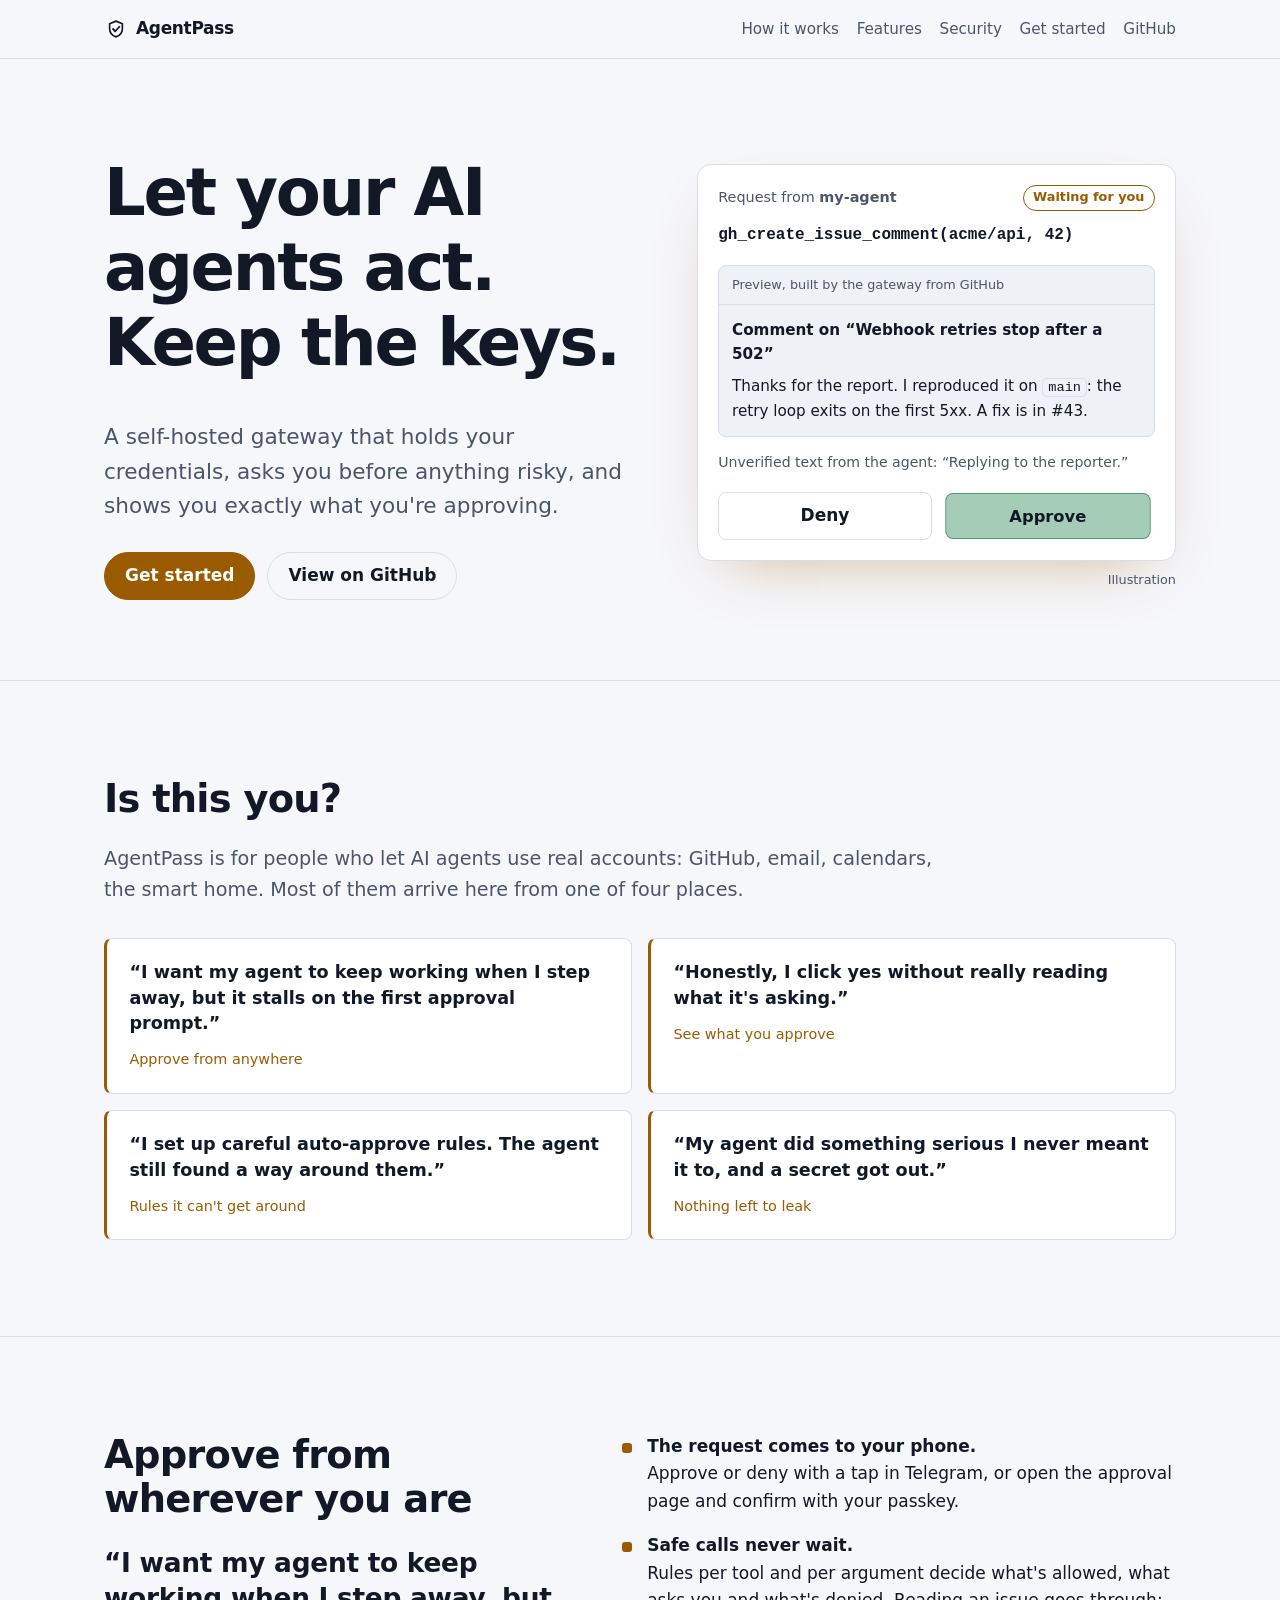
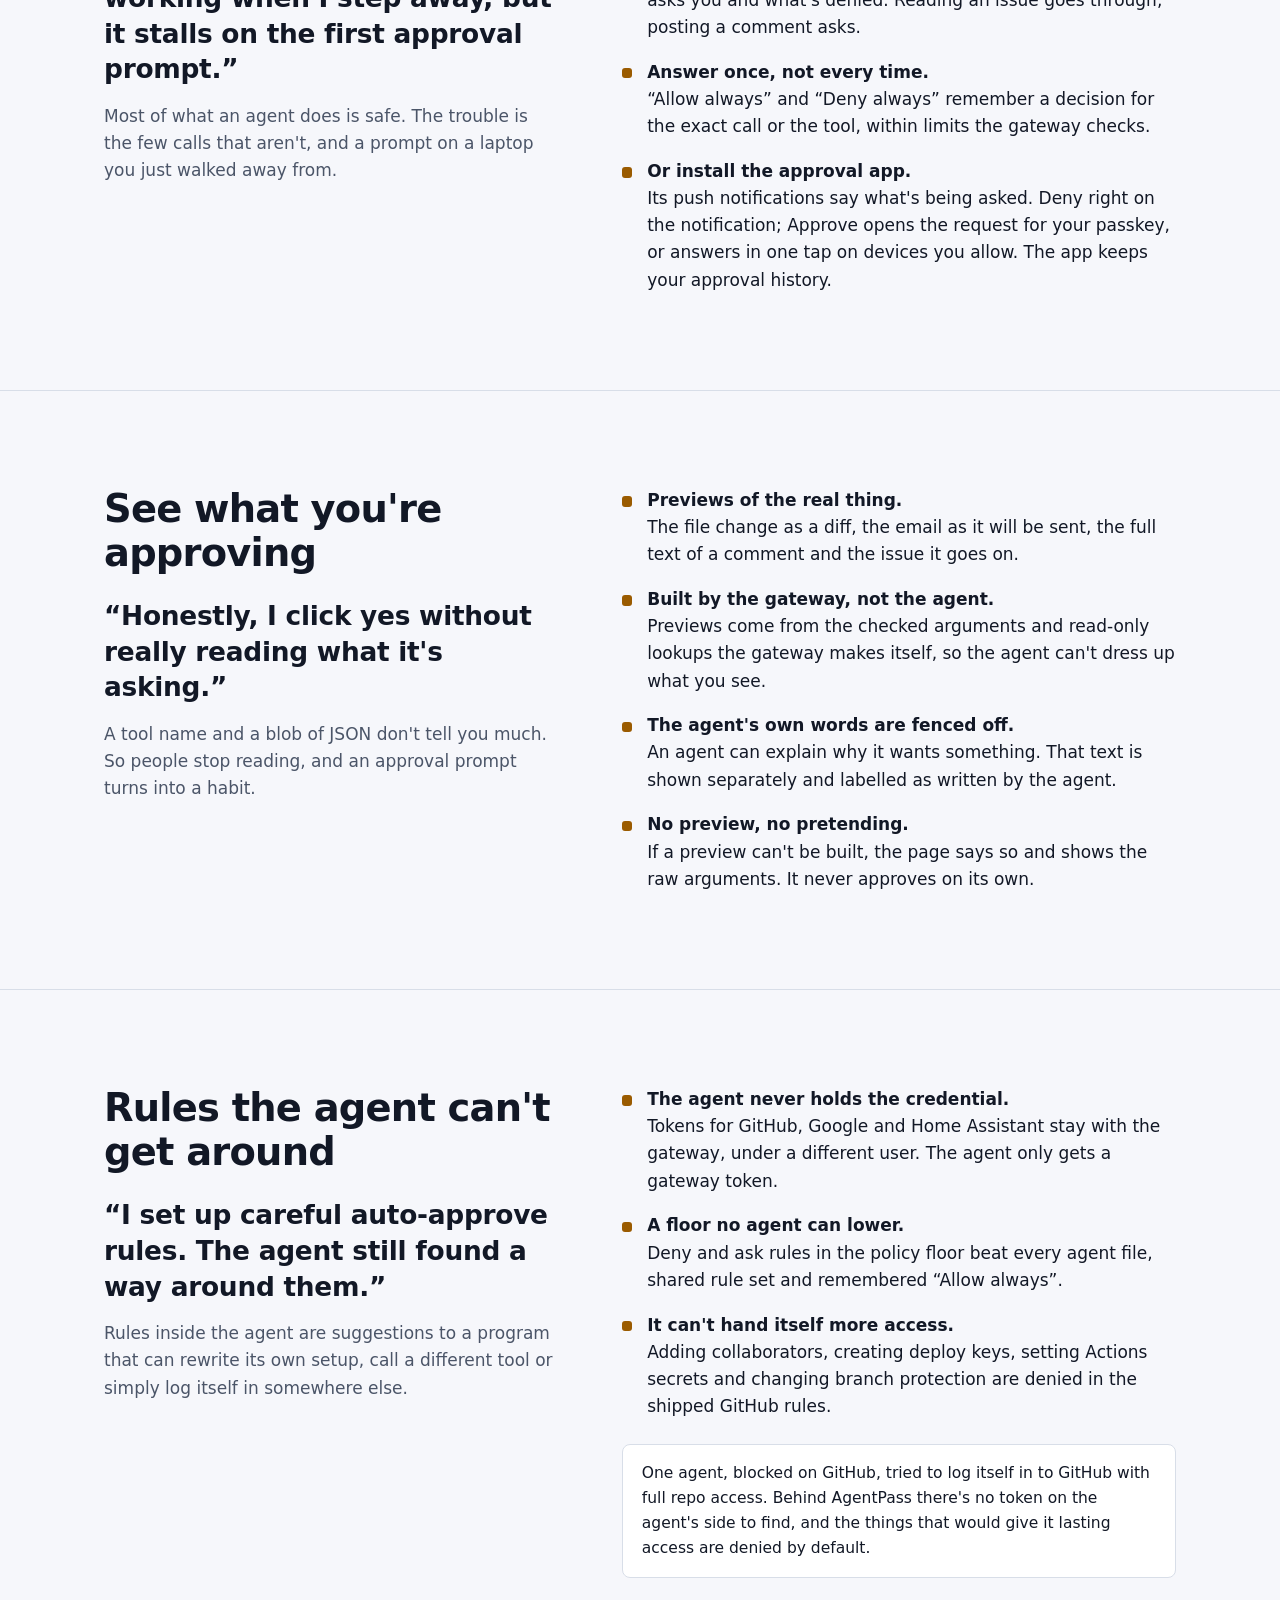
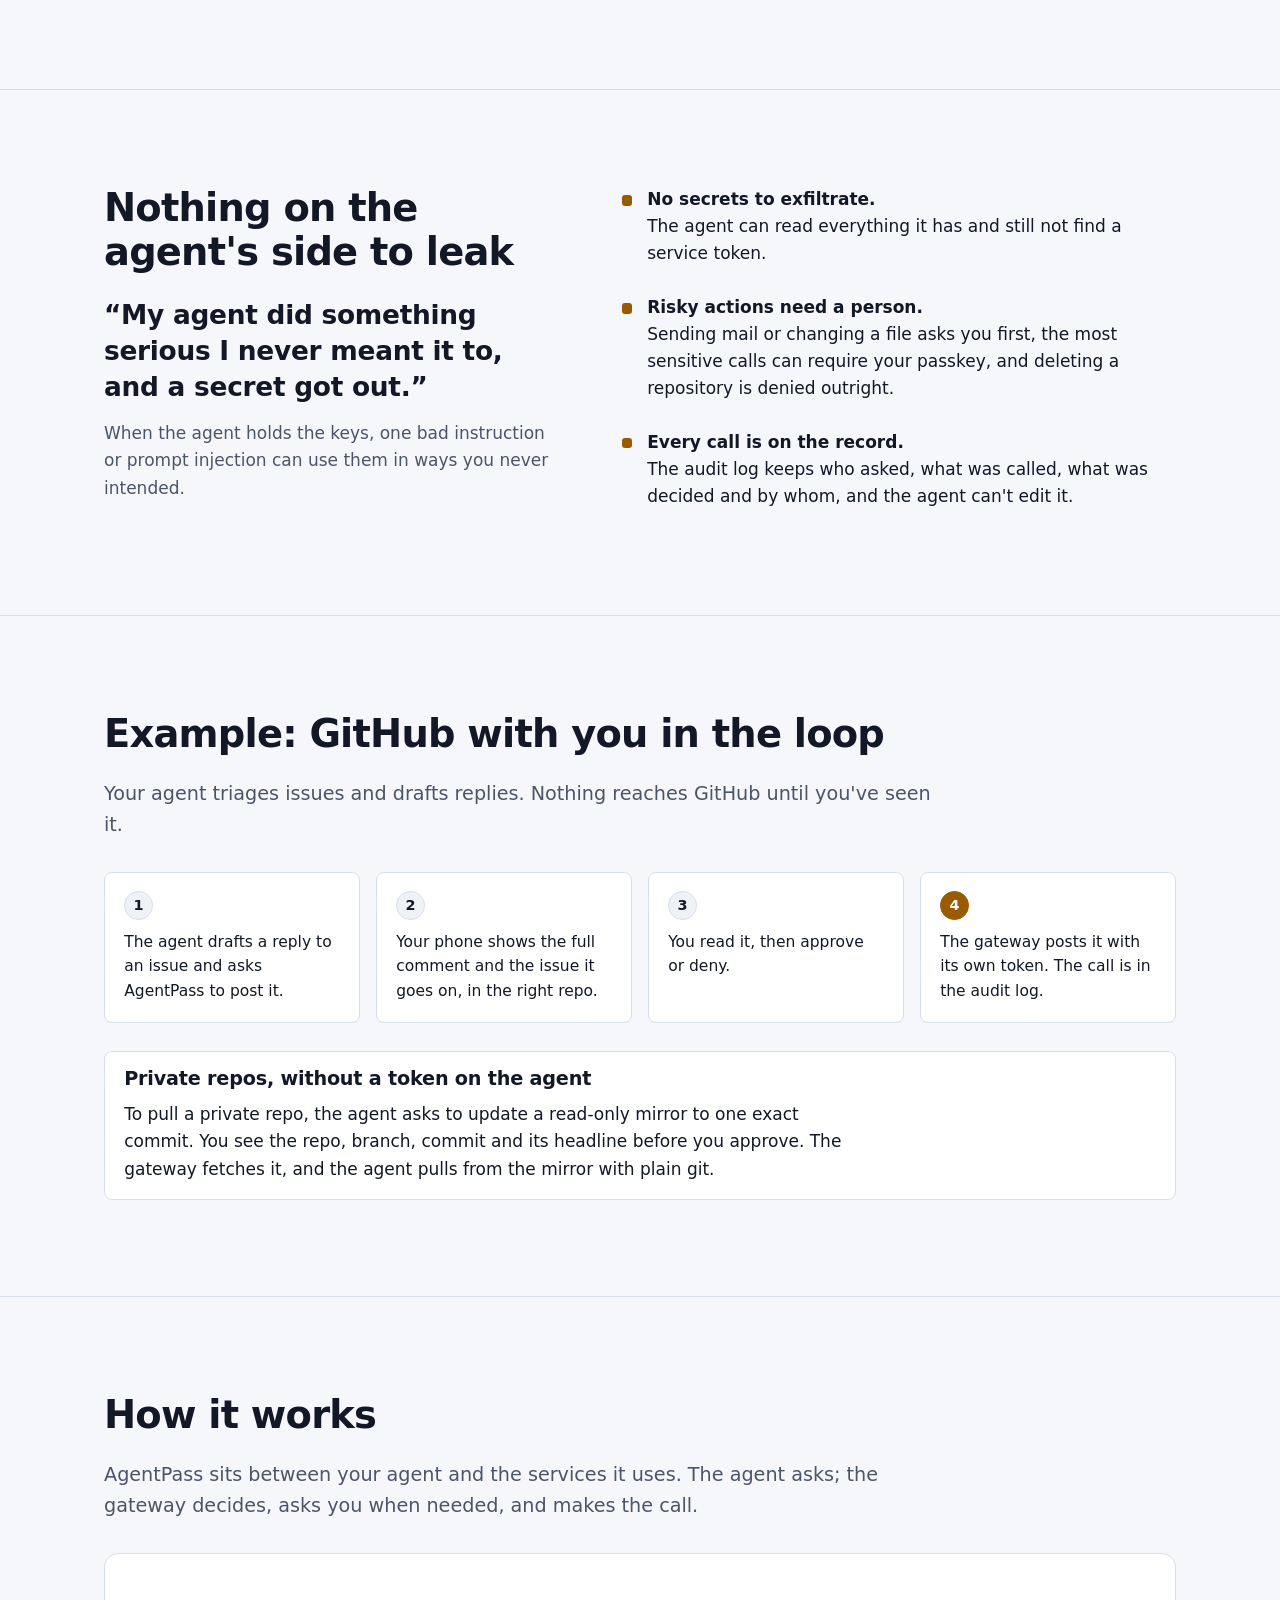
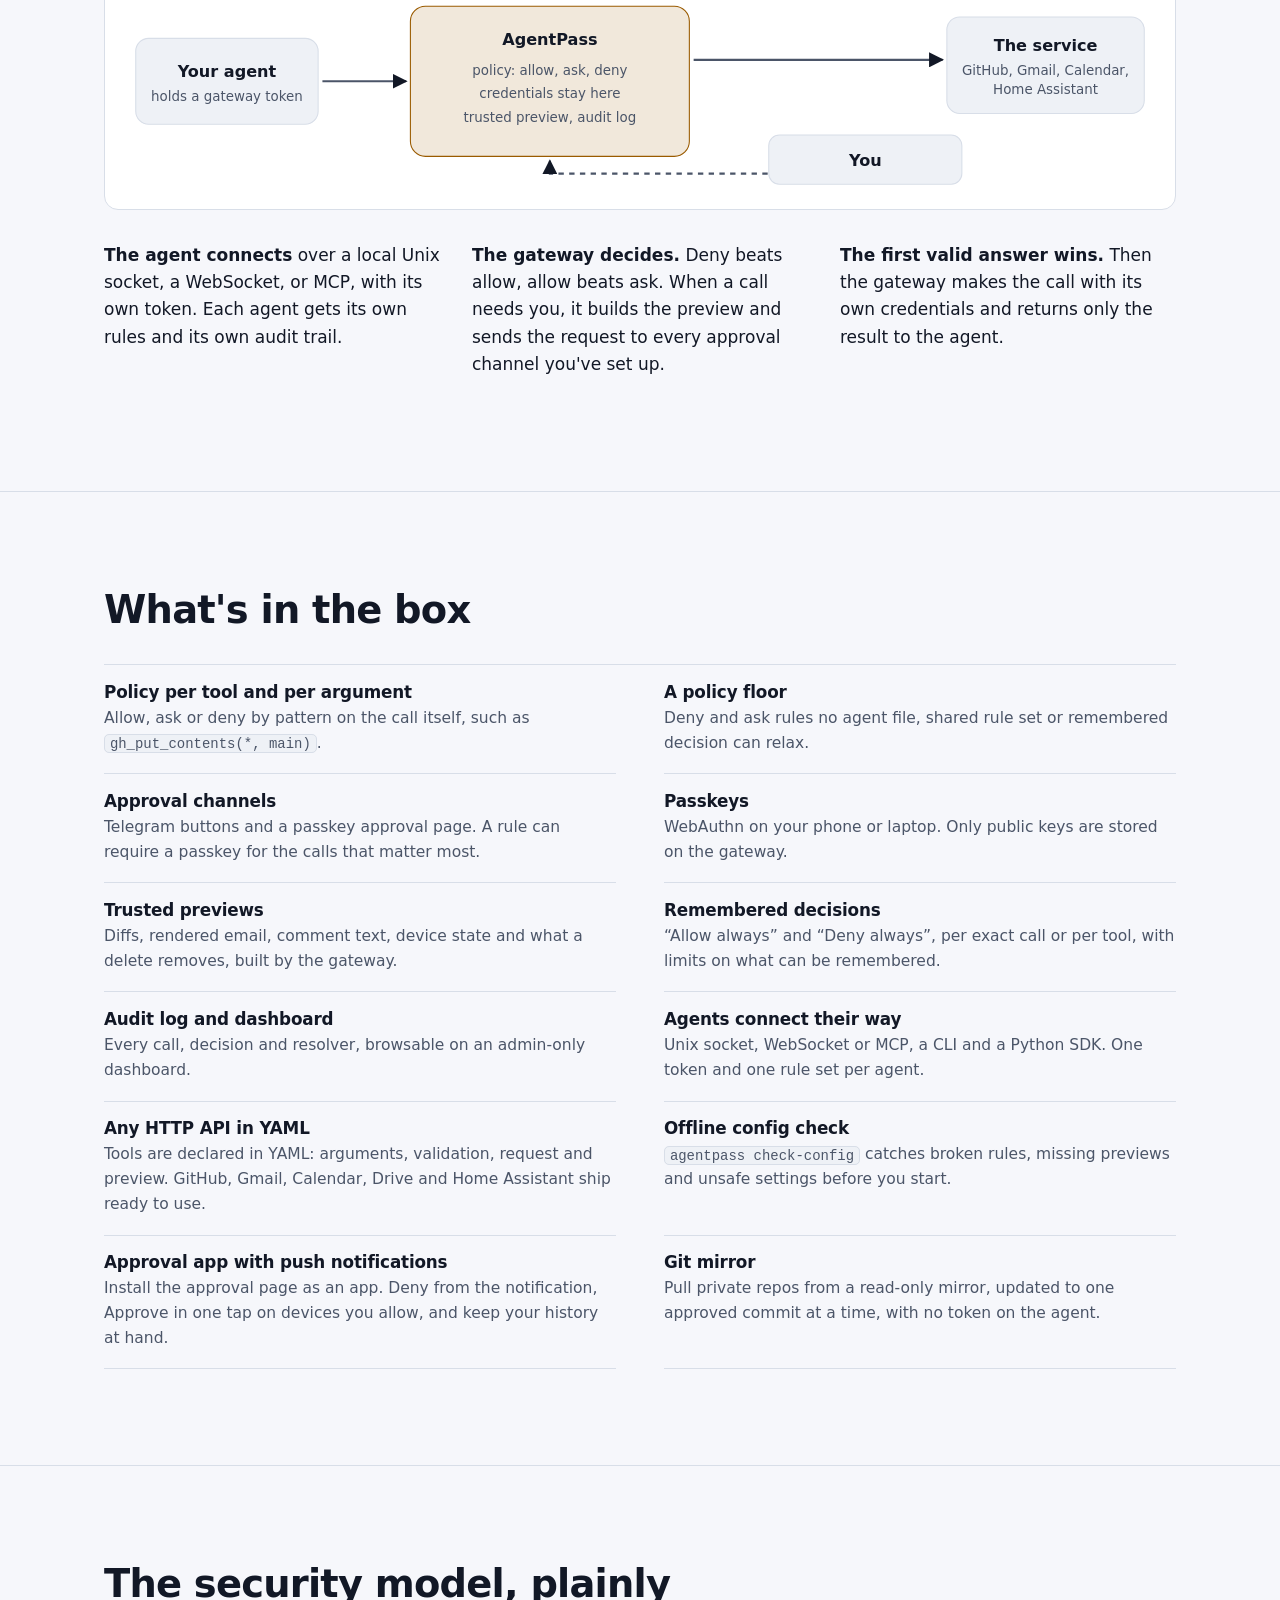
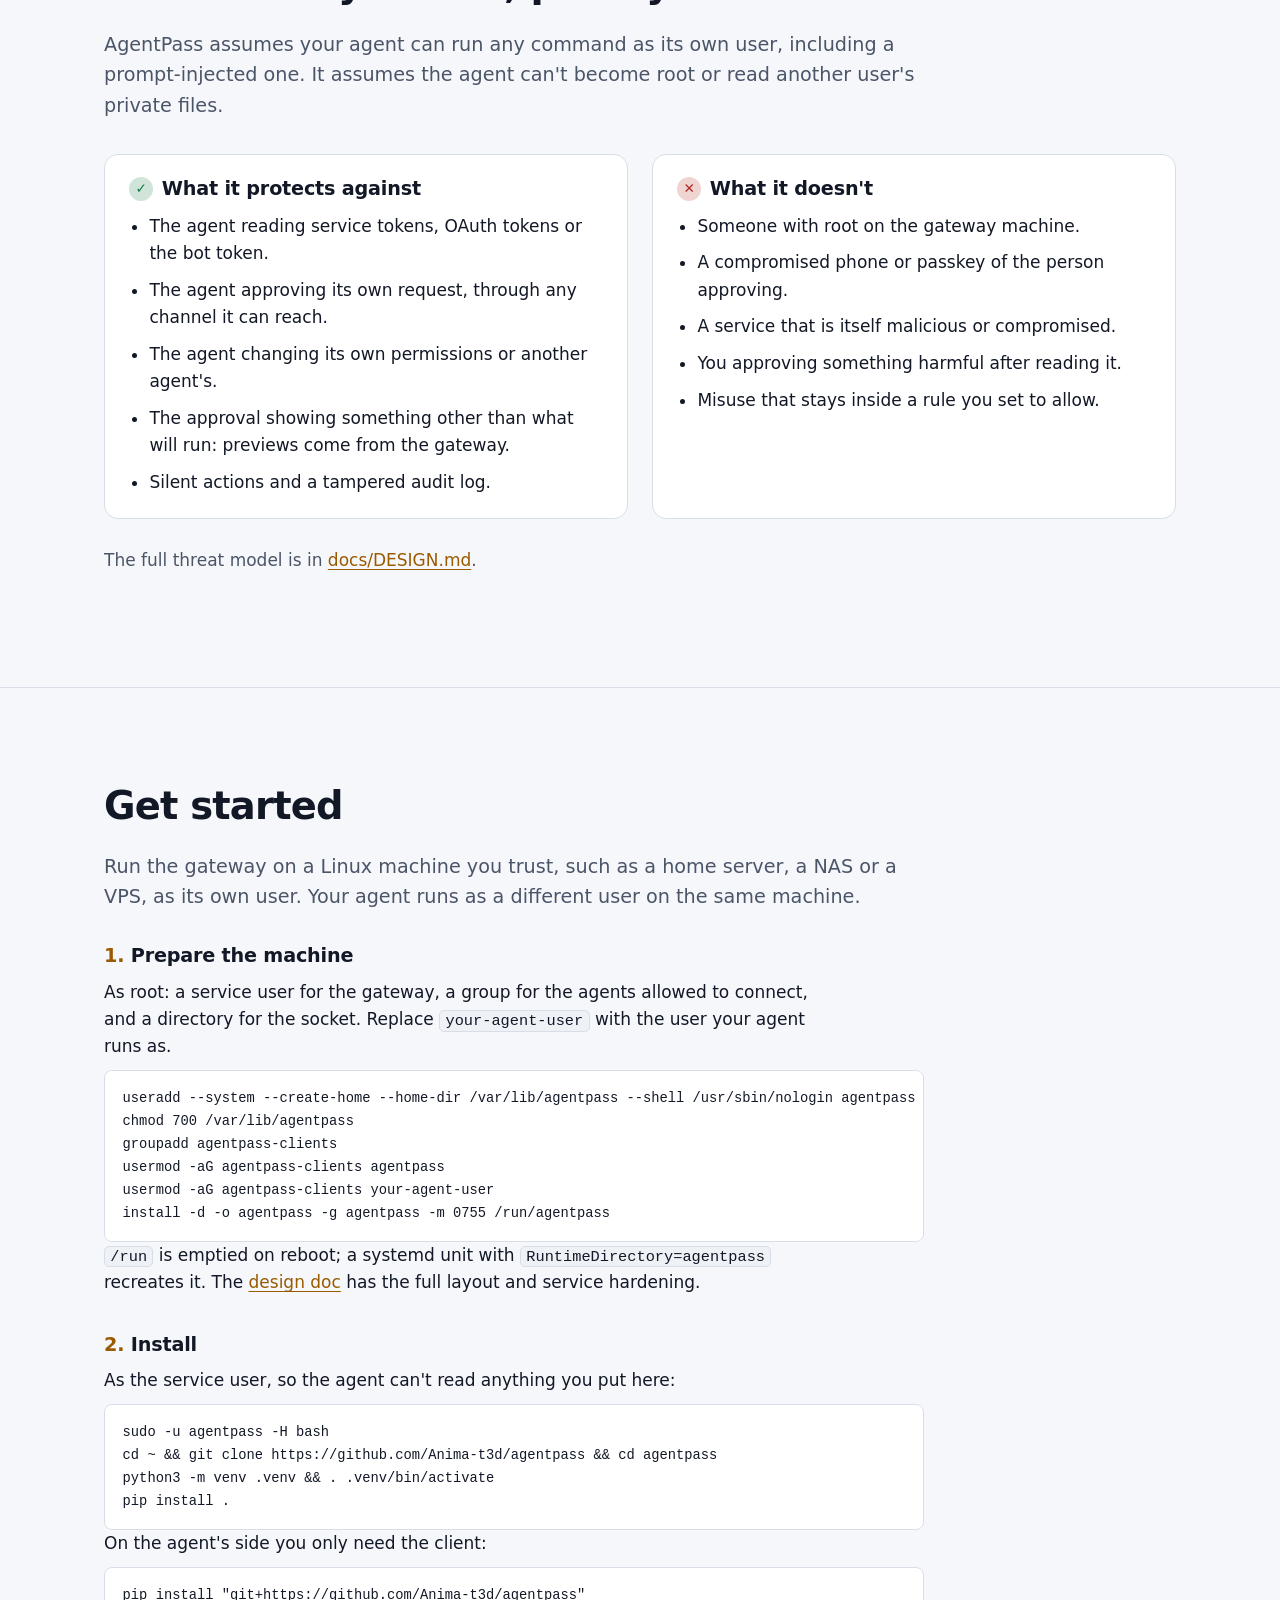
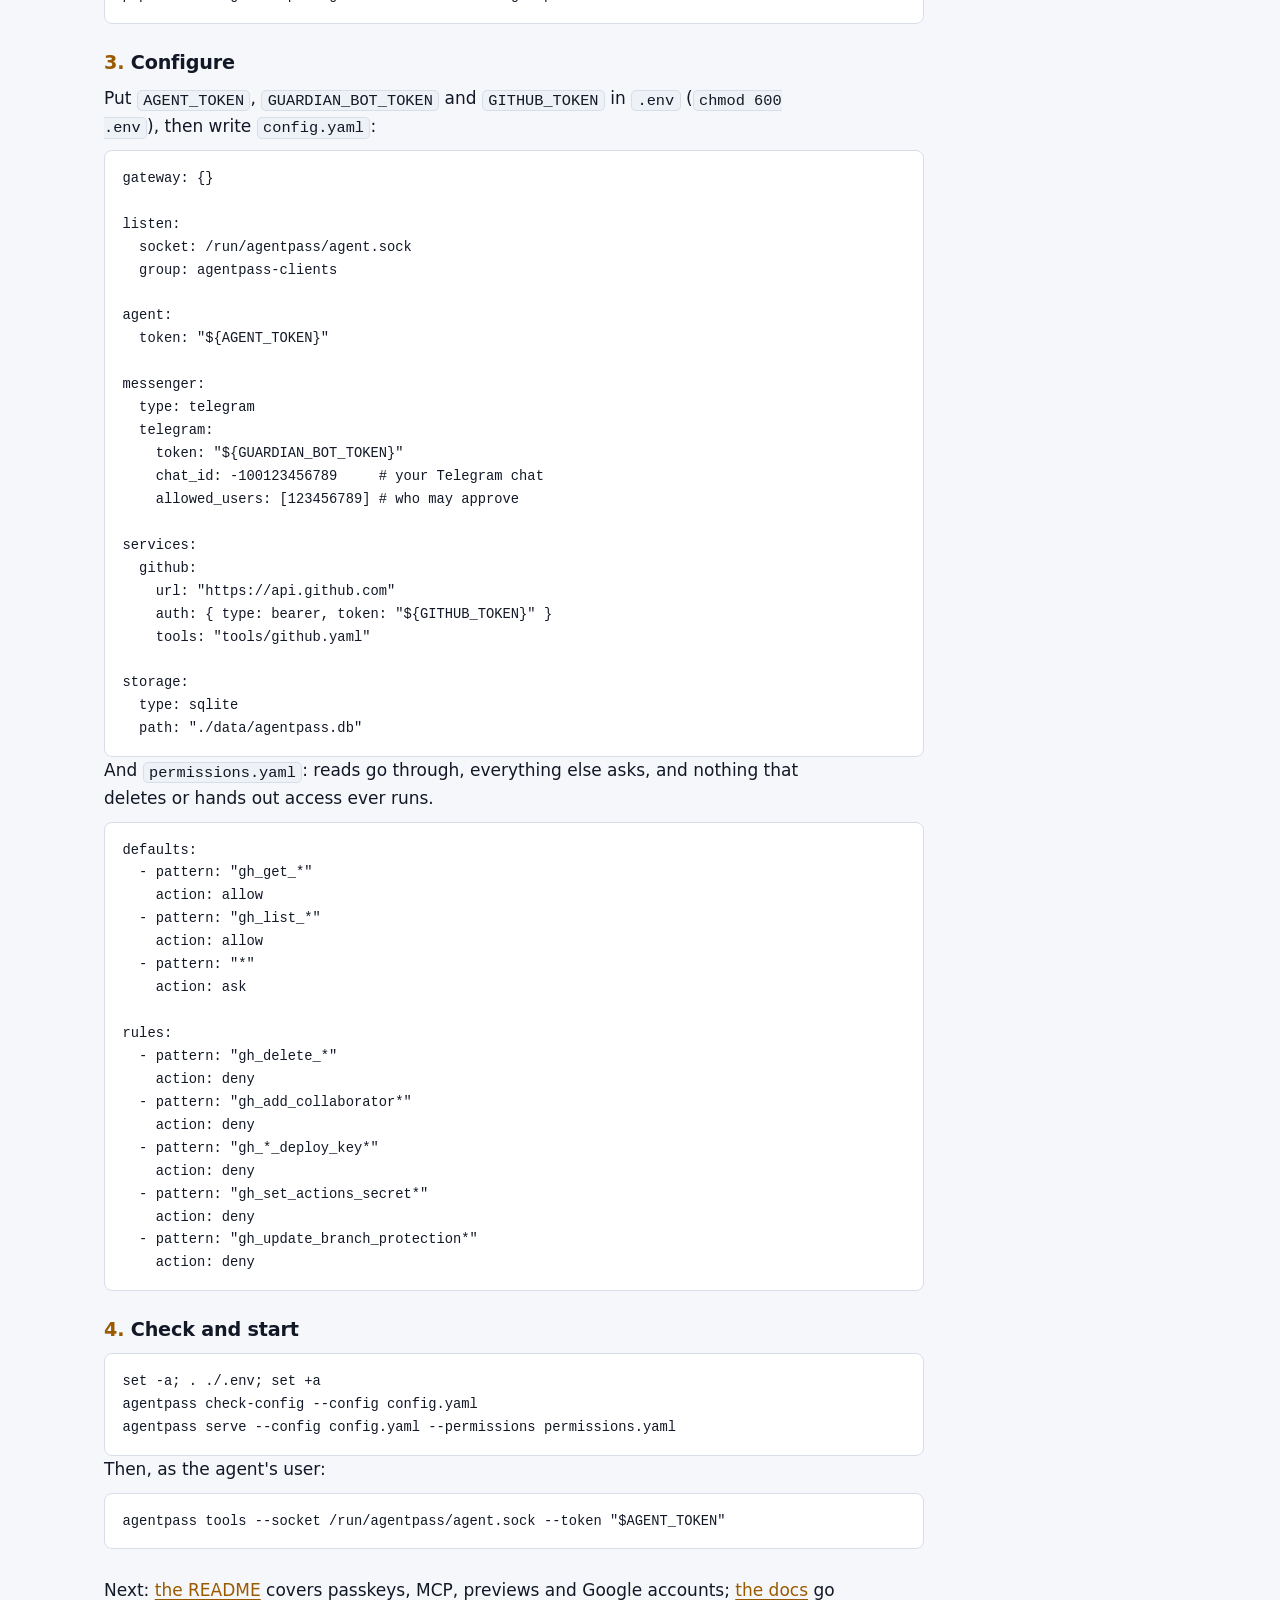
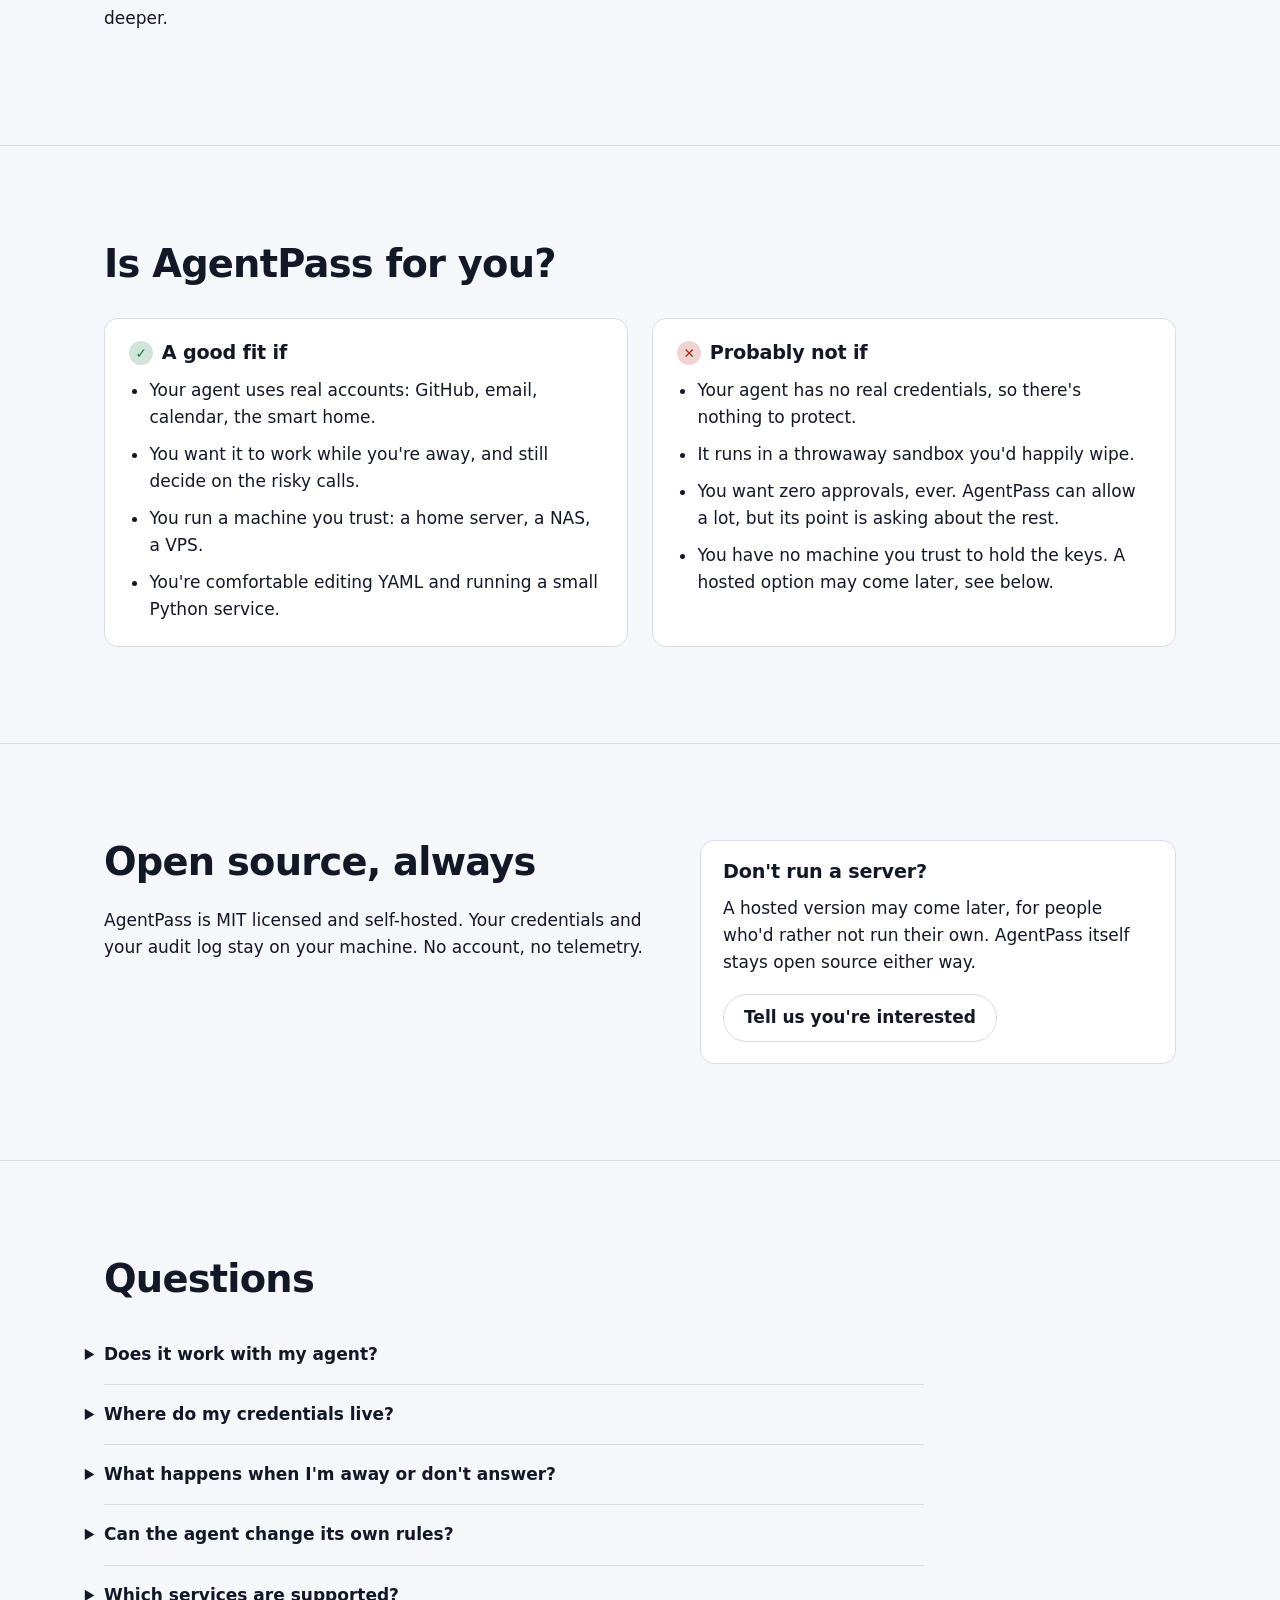
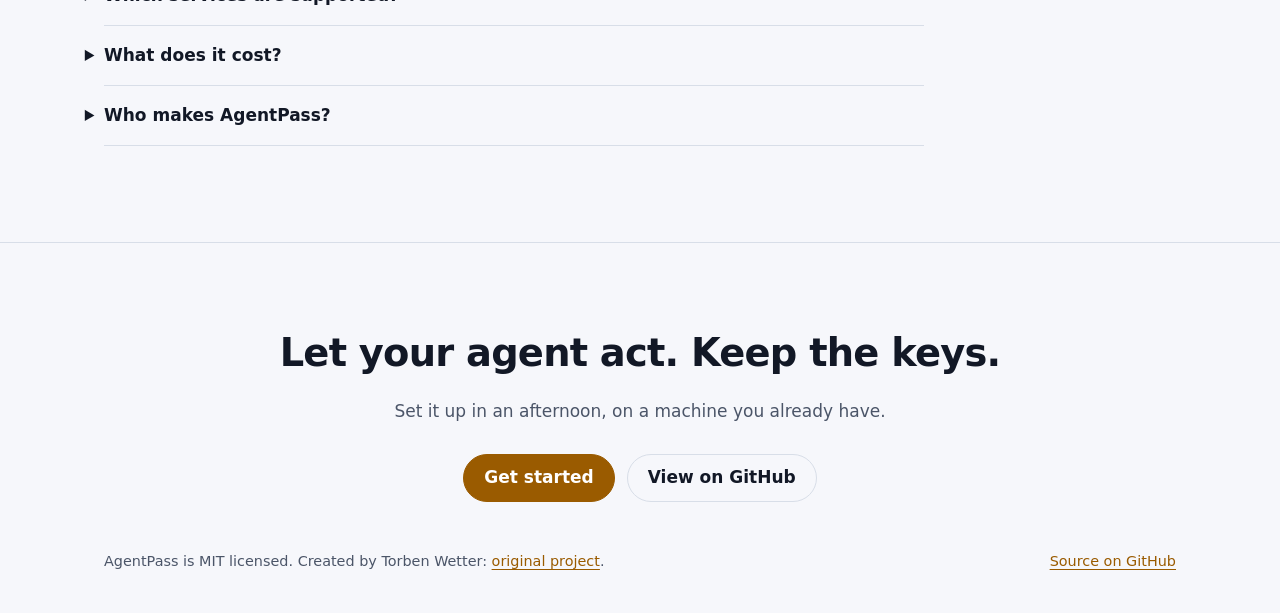
==== commit fc6068f4: "chore(site): publish a68abc4 (approval app and git mirror available) Co-Authored-By: Claude Opus 5.5" ====
--- a/index.html
+++ b/index.html
@@ -103,7 +103,7 @@
           <li><strong>The request comes to your phone.</strong> Approve or deny with a tap in Telegram, or open the approval page and confirm with your passkey.</li>
           <li><strong>Safe calls never wait.</strong> Rules per tool and per argument decide what's allowed, what asks you and what's denied. Reading an issue goes through; posting a comment asks.</li>
           <li><strong>Answer once, not every time.</strong> “Allow always” and “Deny always” remember a decision for the exact call or the tool, within limits the gateway checks.</li>
-          <li class="soon"><span class="soon-badge">Coming soon</span><br><strong>An installable approval app with push notifications.</strong> The notification says what's being asked, with Approve and Deny right on it, and the app keeps your approval history.</li>
+          <li><strong>Or install the approval app.</strong> Its push notifications say what's being asked. Deny right on the notification; Approve opens the request for your passkey, or answers in one tap on devices you allow. The app keeps your approval history.</li>
         </ul>
       </div>
     </section>
@@ -167,10 +167,9 @@
           <li class="reveal"><p>You read it, then approve or deny.</p></li>
           <li class="reveal"><p>The gateway posts it with its own token. The call is in the audit log.</p></li>
         </ol>
-        <div class="soon steps-soon">
-          <span class="soon-badge">Coming soon</span>
-          <h3>Secure clone of a private repo</h3>
-          <p>Approve an update for one exact commit, shown before you approve. The gateway fetches it into a read-only mirror the agent can pull from, with no token on the agent.</p>
+        <div class="steps-more">
+          <h3>Private repos, without a token on the agent</h3>
+          <p>To pull a private repo, the agent asks to update a read-only mirror to one exact commit. You see the repo, branch, commit and its headline before you approve. The gateway fetches it, and the agent pulls from the mirror with plain git.</p>
         </div>
       </div>
     </section>
@@ -246,8 +245,8 @@
           <div class="feature"><h3>Agents connect their way</h3><p>Unix socket, WebSocket or MCP, a CLI and a Python SDK. One token and one rule set per agent.</p></div>
           <div class="feature"><h3>Any HTTP API in YAML</h3><p>Tools are declared in YAML: arguments, validation, request and preview. GitHub, Gmail, Calendar, Drive and Home Assistant ship ready to use.</p></div>
           <div class="feature"><h3>Offline config check</h3><p><code>agentpass check-config</code> catches broken rules, missing previews and unsafe settings before you start.</p></div>
-          <div class="feature soon"><span class="soon-badge">Coming soon</span><h3>Approval app with push notifications</h3><p>An installable PWA: Approve and Deny on the notification, history in your pocket.</p></div>
-          <div class="feature soon"><span class="soon-badge">Coming soon</span><h3>Git mirror</h3><p>Pull private repos into a read-only mirror, one approved commit at a time, with no token on the agent.</p></div>
+          <div class="feature"><h3>Approval app with push notifications</h3><p>Install the approval page as an app. Deny from the notification, Approve in one tap on devices you allow, and keep your history at hand.</p></div>
+          <div class="feature"><h3>Git mirror</h3><p>Pull private repos from a read-only mirror, updated to one approved commit at a time, with no token on the agent.</p></div>
         </div>
       </div>
     </section>
--- a/assets/style.css
+++ b/assets/style.css
@@ -660,12 +660,16 @@
   font-size: 0.97rem;
 }
 
-.steps-soon {
+.steps-more {
   margin-top: 1.75rem;
-}
-
-.steps-soon ol {
-  margin: 0.4rem 0 0;
+  border: 1px solid var(--border);
+  border-radius: var(--radius-sm);
+  padding: 1rem 1.2rem;
+  background: var(--surface);
+}
+
+.steps-more > :last-child {
+  margin-bottom: 0;
 }
 
 /* Only the GitHub steps reveal on scroll, one after another. */
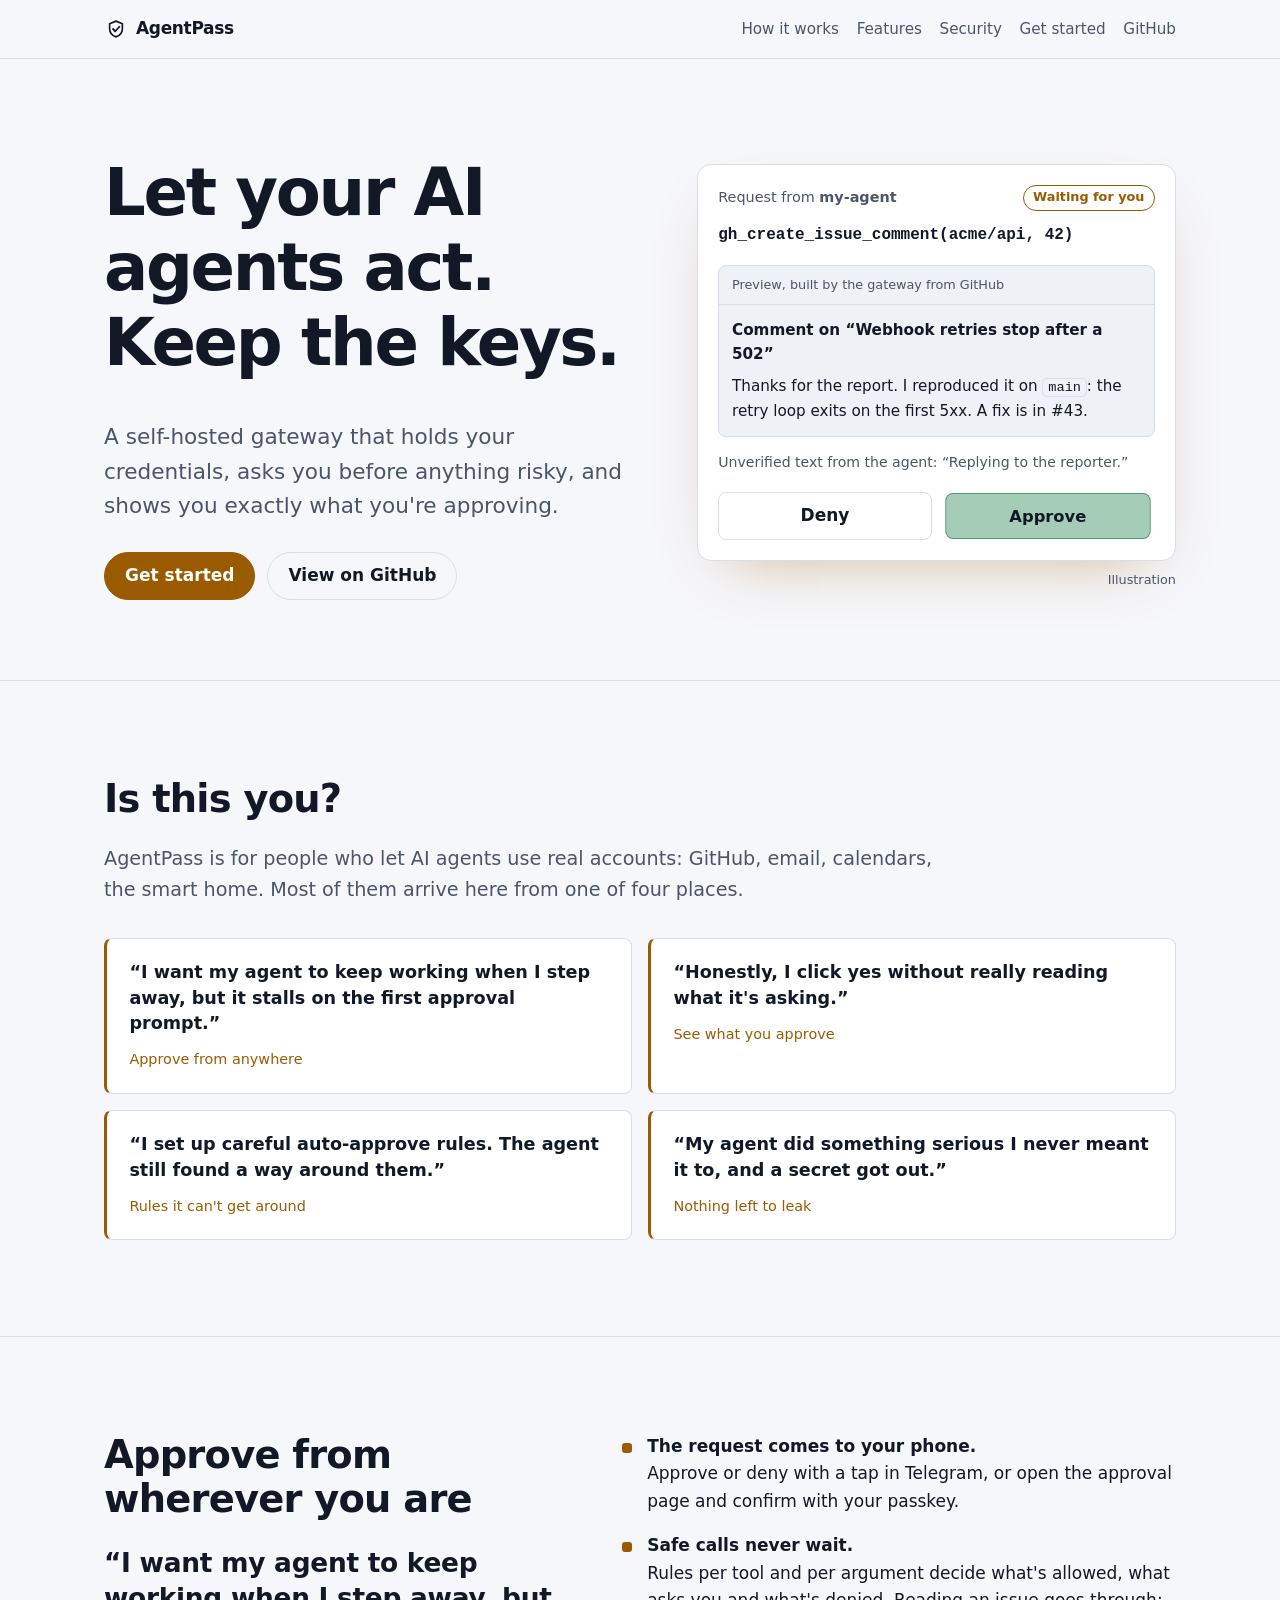
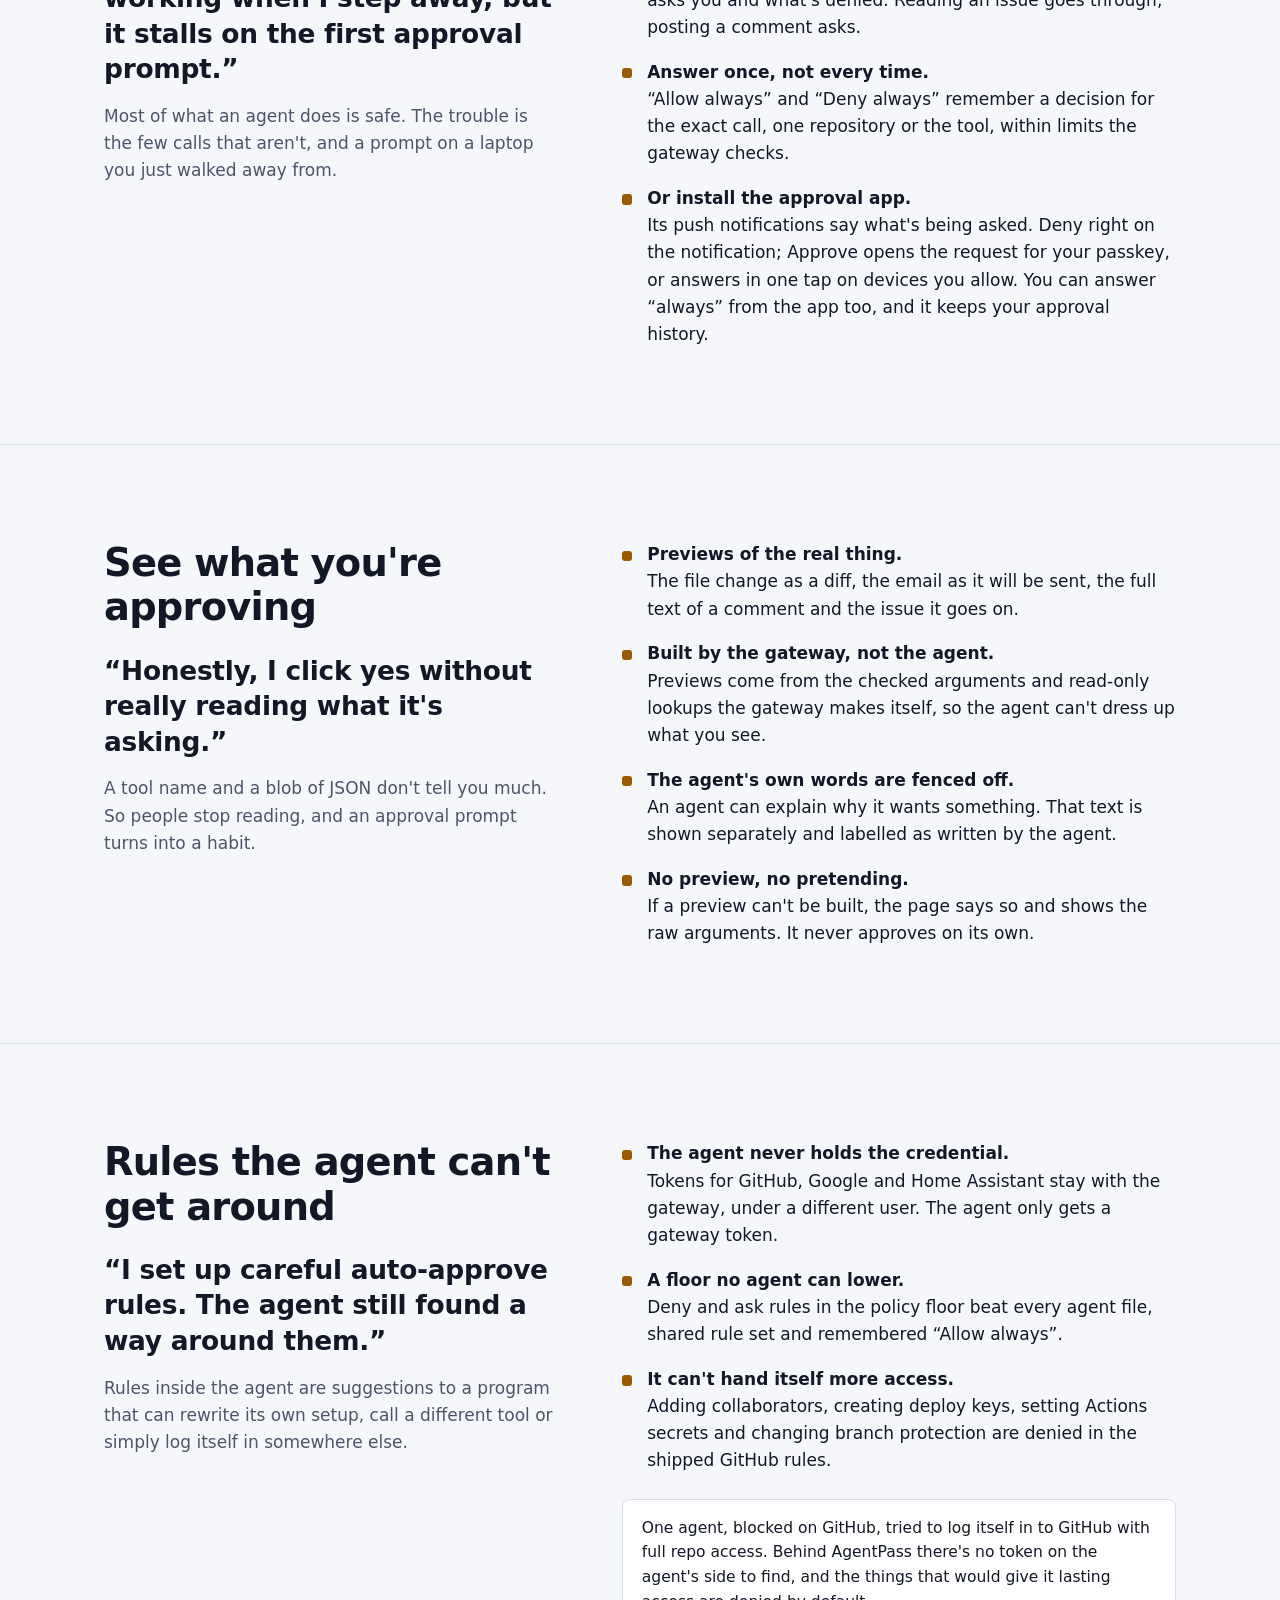
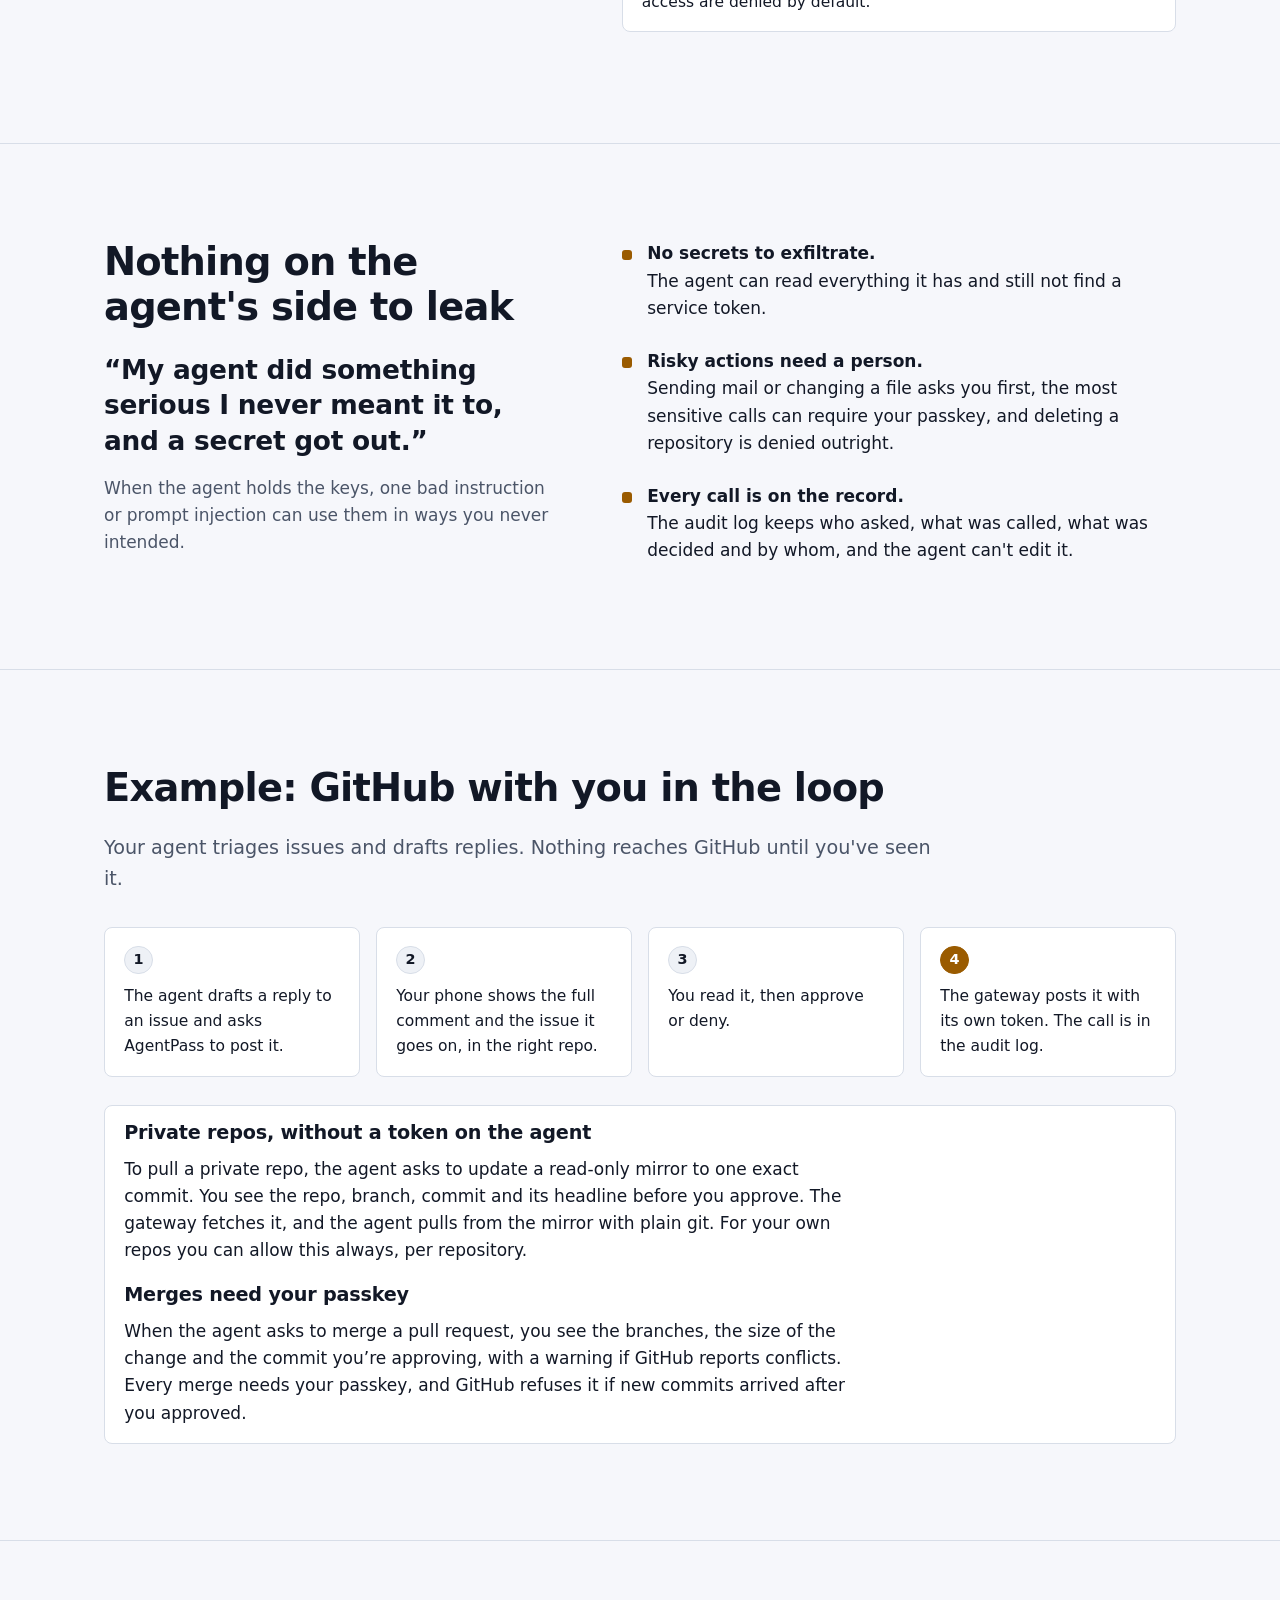
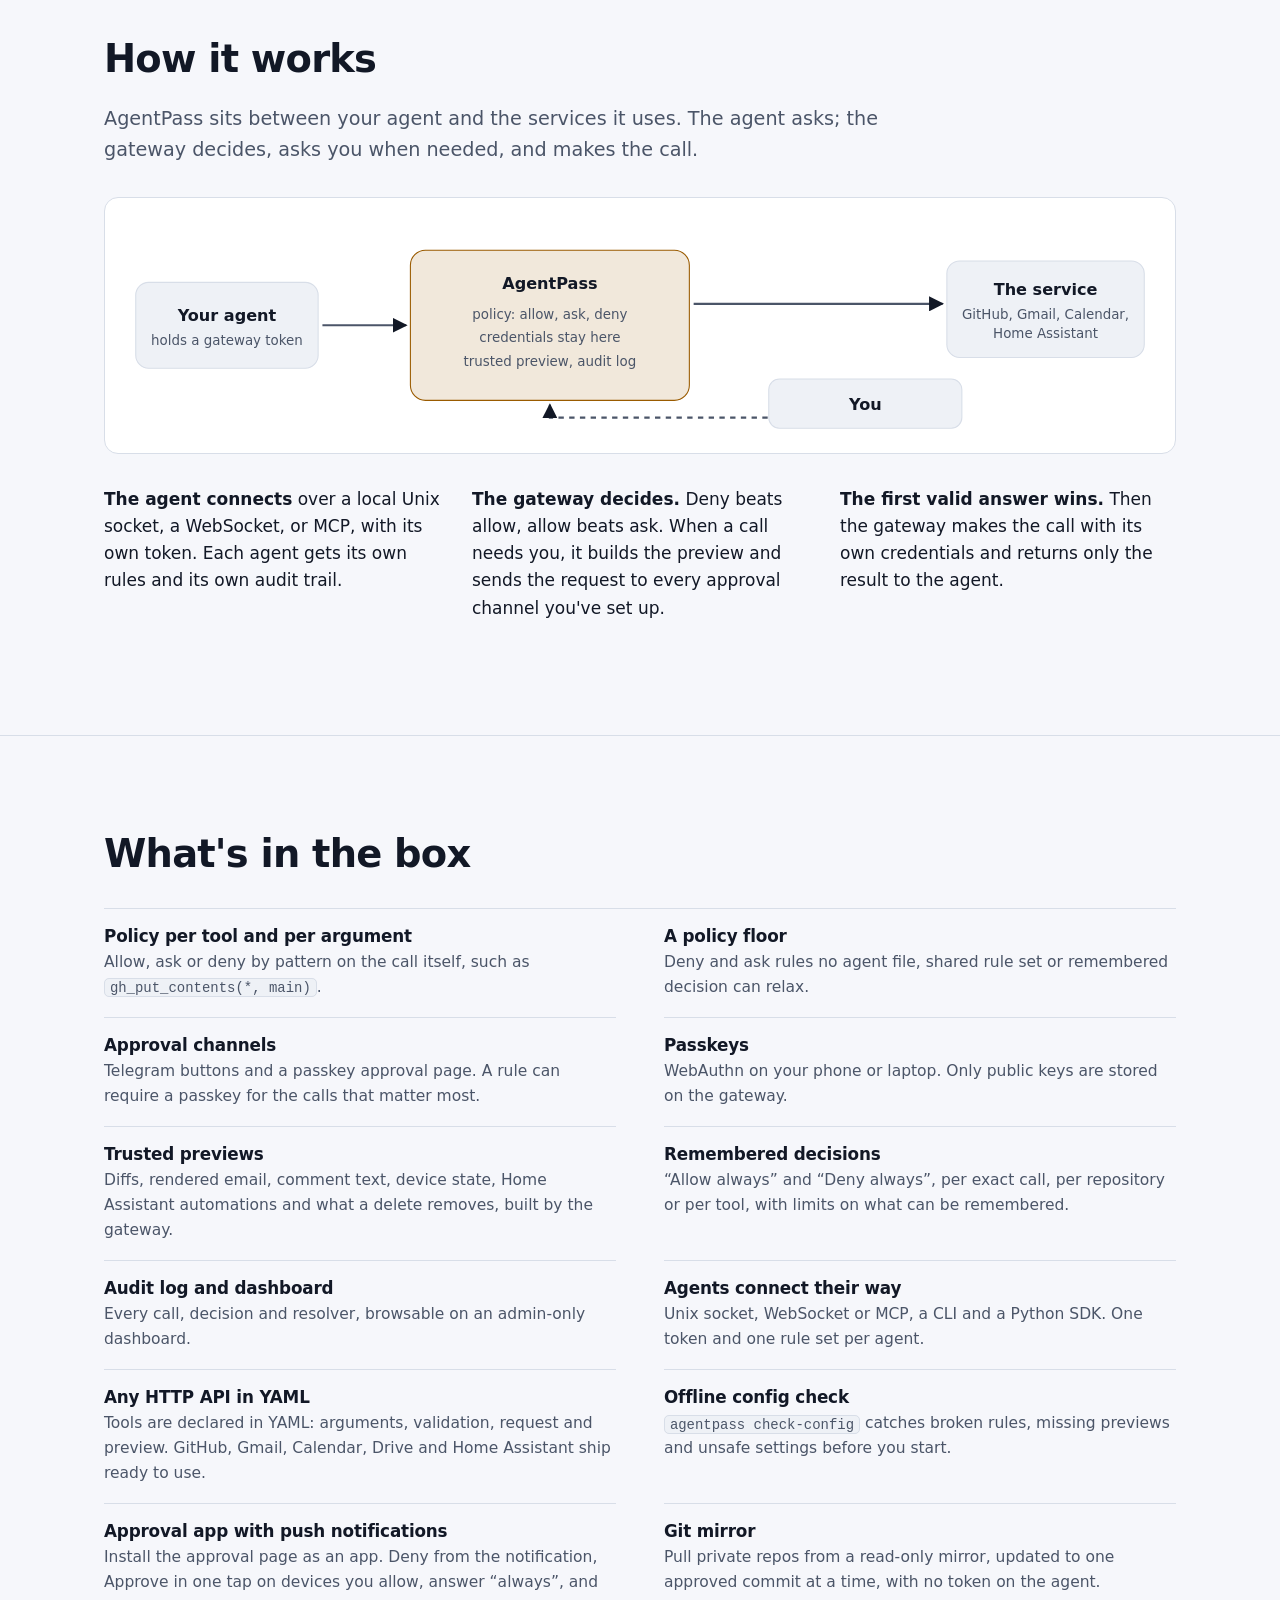
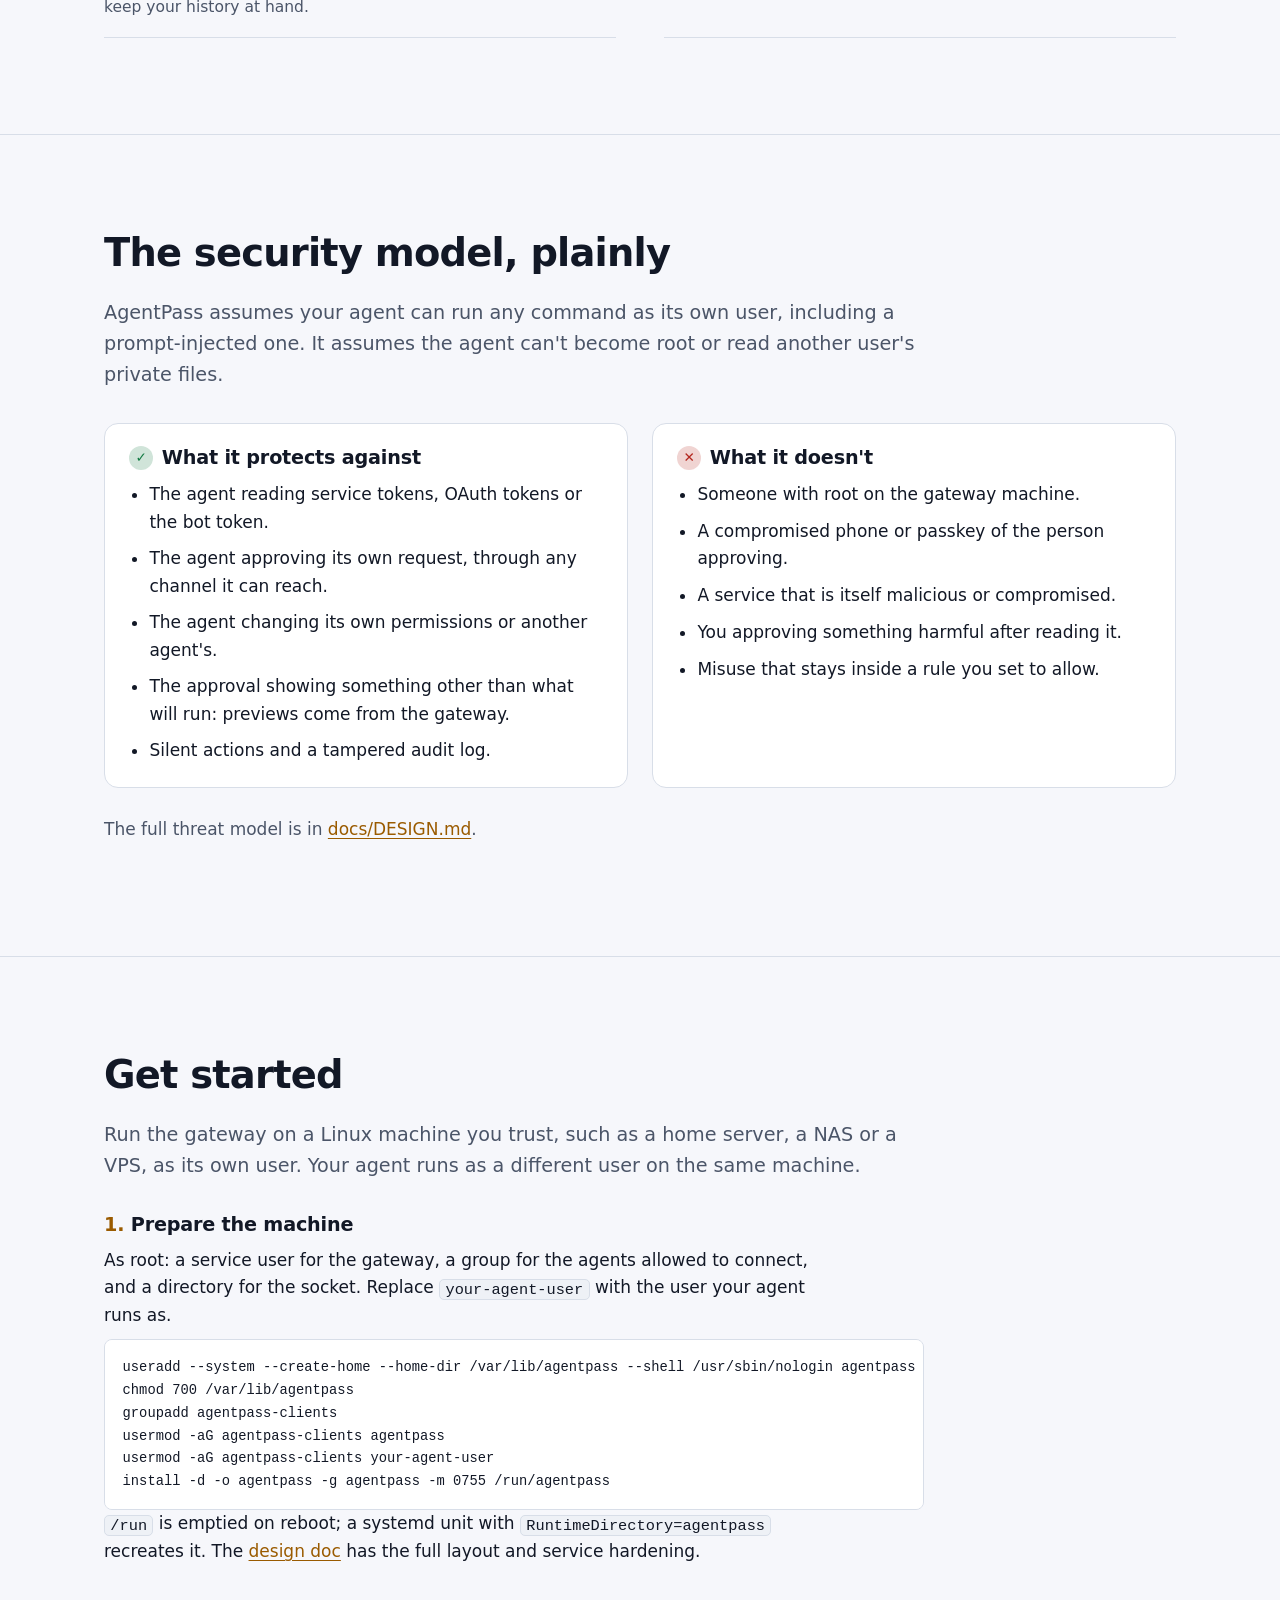
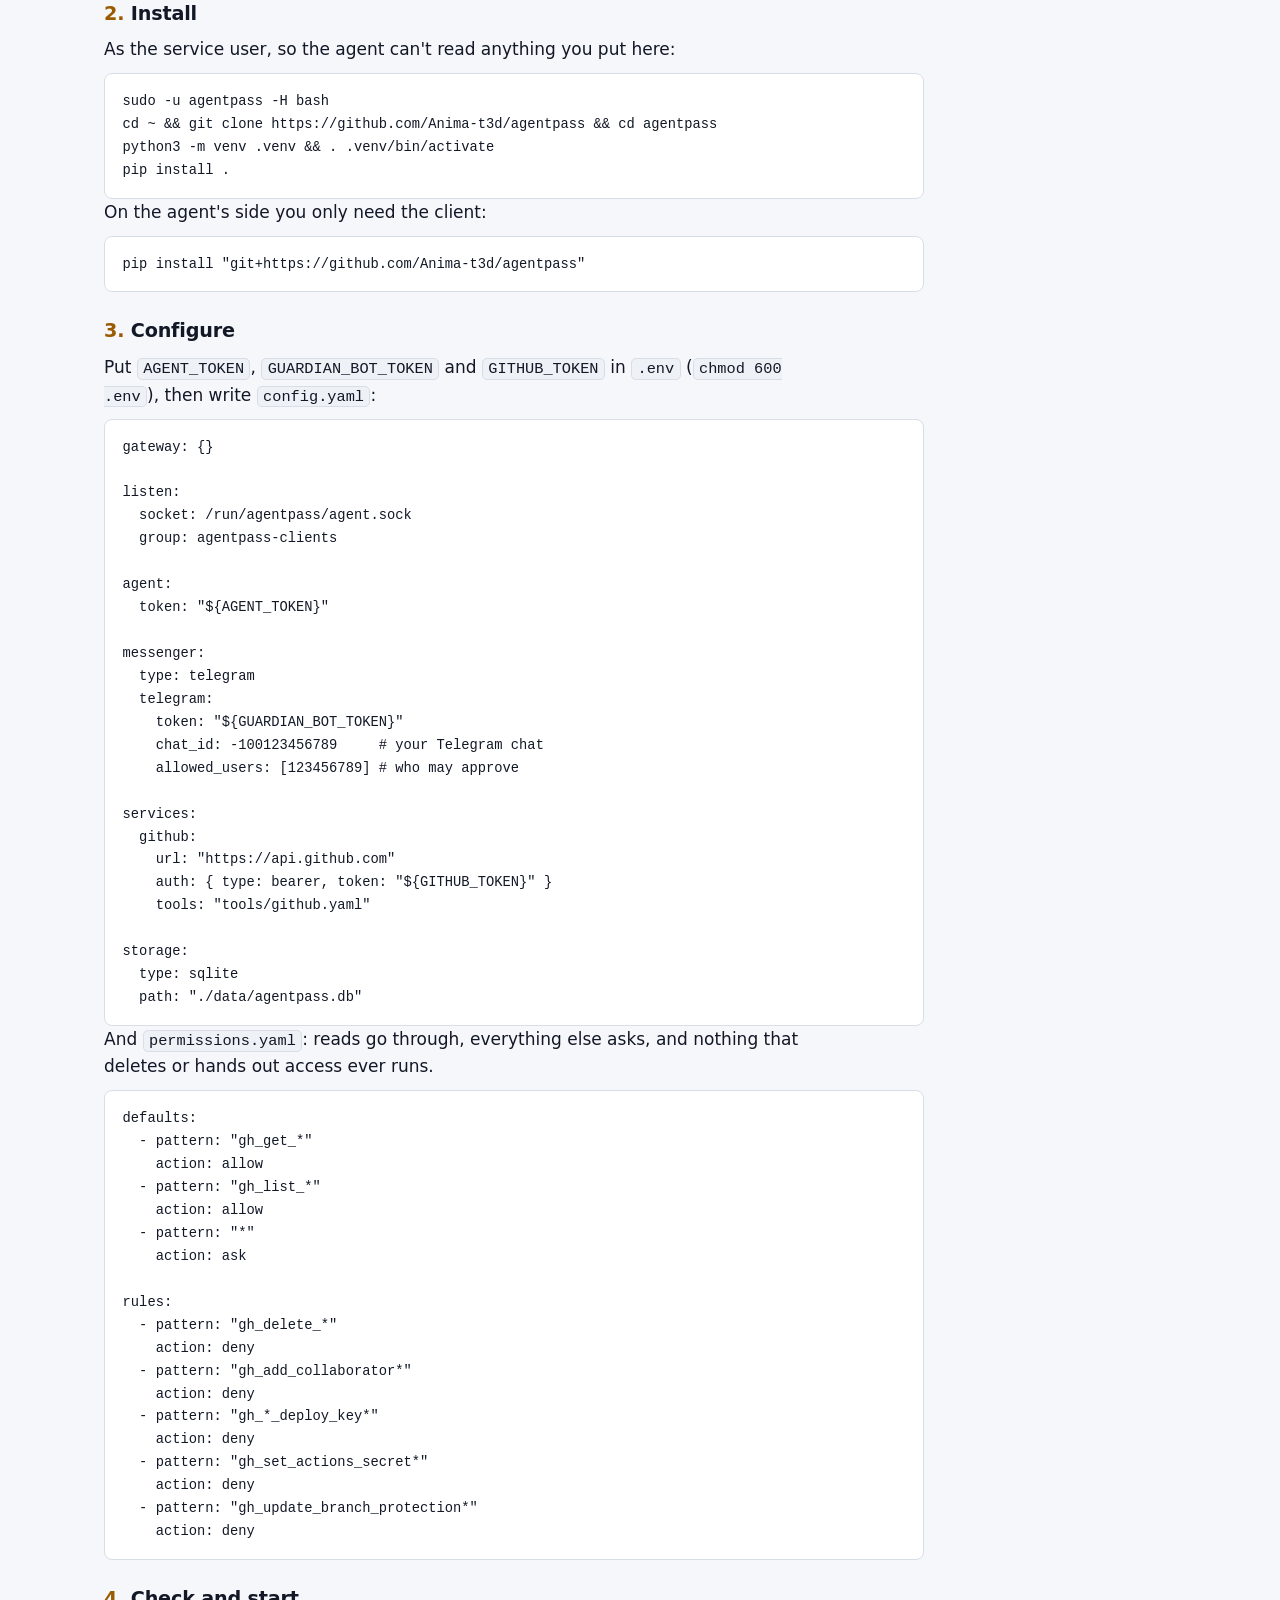
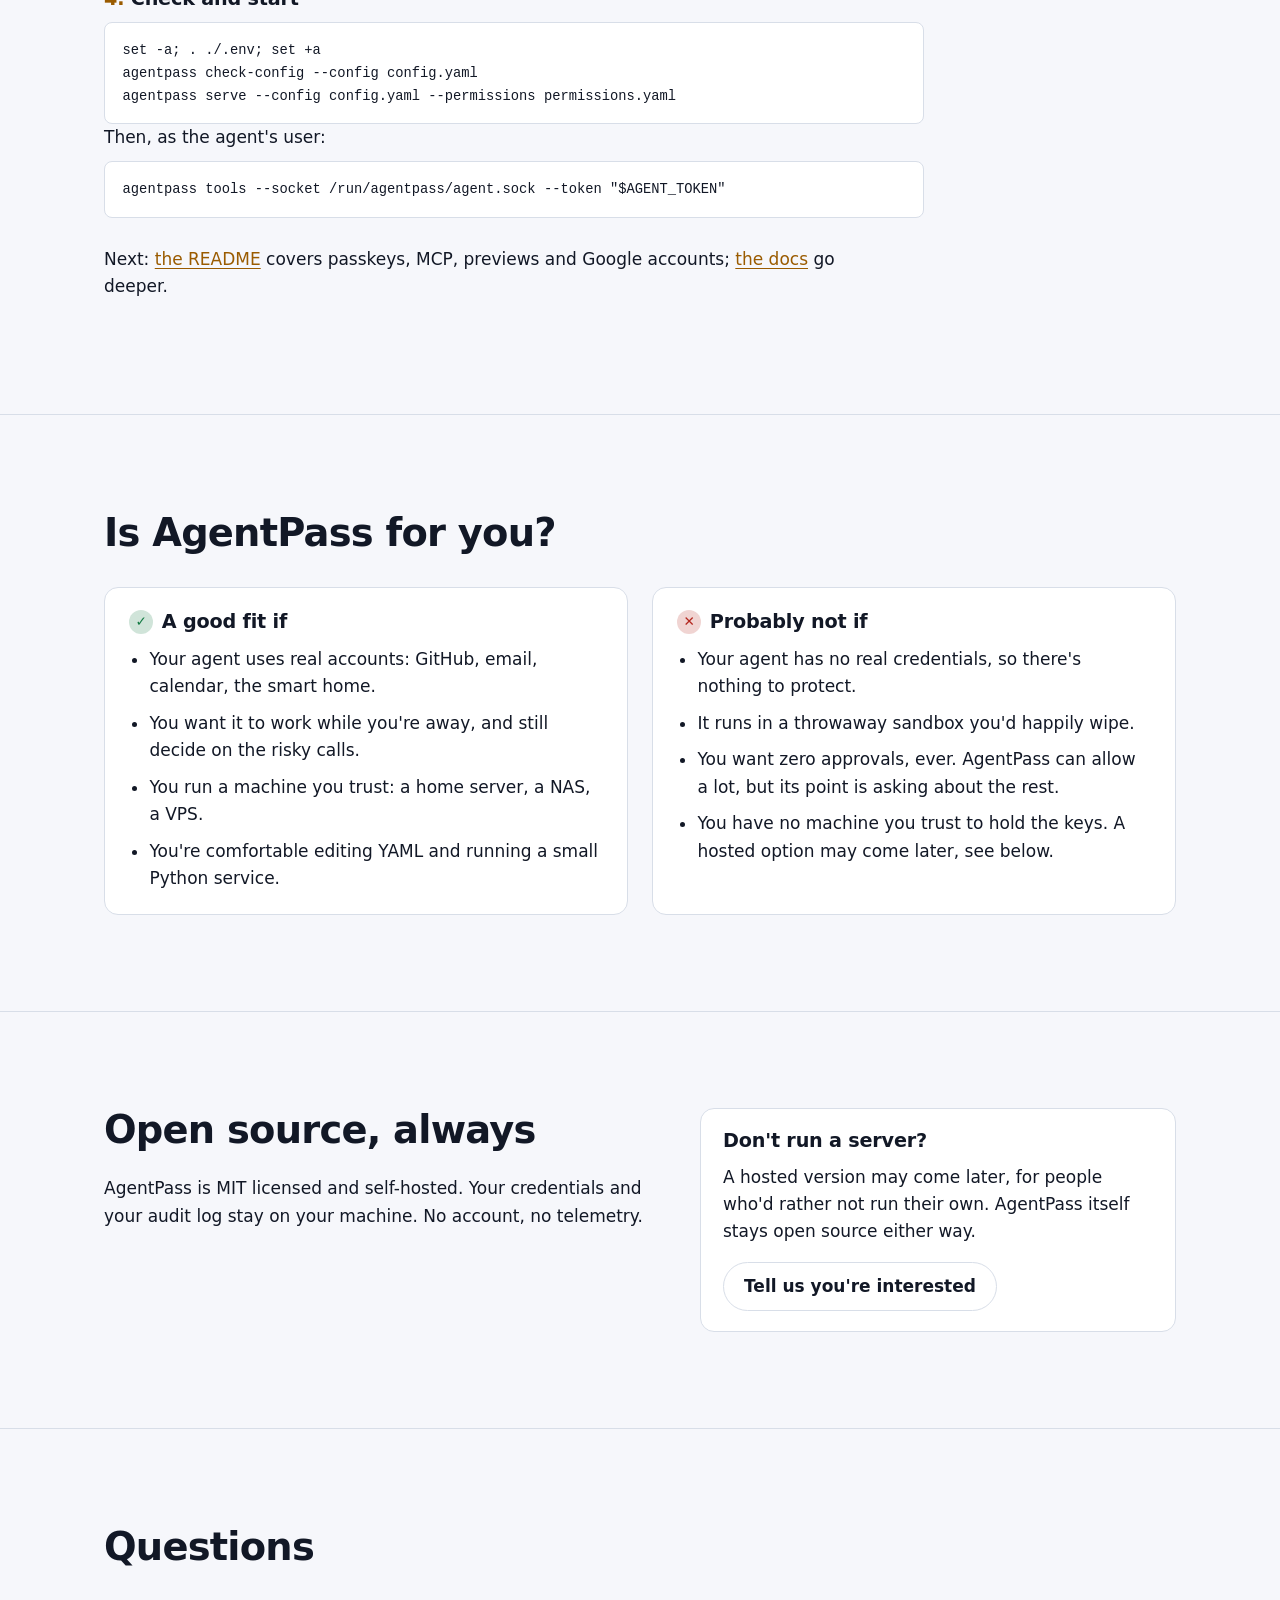
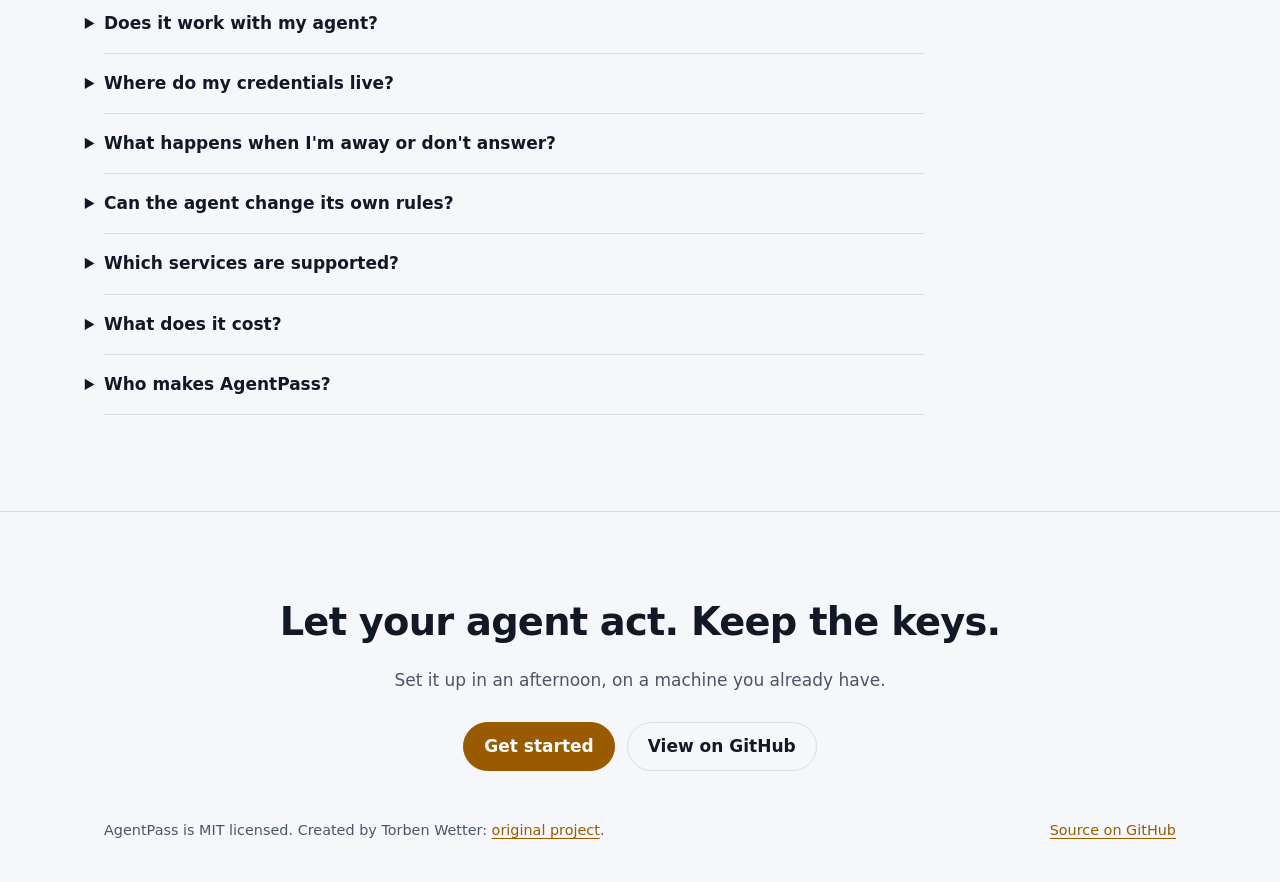
==== commit d721a60a: "chore(site): publish fce85da (per-repo always, app answers, passkey merges) Co-Authored-By: Claude O" ====
--- a/index.html
+++ b/index.html
@@ -102,8 +102,8 @@
         <ul class="answer">
           <li><strong>The request comes to your phone.</strong> Approve or deny with a tap in Telegram, or open the approval page and confirm with your passkey.</li>
           <li><strong>Safe calls never wait.</strong> Rules per tool and per argument decide what's allowed, what asks you and what's denied. Reading an issue goes through; posting a comment asks.</li>
-          <li><strong>Answer once, not every time.</strong> “Allow always” and “Deny always” remember a decision for the exact call or the tool, within limits the gateway checks.</li>
-          <li><strong>Or install the approval app.</strong> Its push notifications say what's being asked. Deny right on the notification; Approve opens the request for your passkey, or answers in one tap on devices you allow. The app keeps your approval history.</li>
+          <li><strong>Answer once, not every time.</strong> “Allow always” and “Deny always” remember a decision for the exact call, one repository or the tool, within limits the gateway checks.</li>
+          <li><strong>Or install the approval app.</strong> Its push notifications say what's being asked. Deny right on the notification; Approve opens the request for your passkey, or answers in one tap on devices you allow. You can answer “always” from the app too, and it keeps your approval history.</li>
         </ul>
       </div>
     </section>
@@ -169,7 +169,9 @@
         </ol>
         <div class="steps-more">
           <h3>Private repos, without a token on the agent</h3>
-          <p>To pull a private repo, the agent asks to update a read-only mirror to one exact commit. You see the repo, branch, commit and its headline before you approve. The gateway fetches it, and the agent pulls from the mirror with plain git.</p>
+          <p>To pull a private repo, the agent asks to update a read-only mirror to one exact commit. You see the repo, branch, commit and its headline before you approve. The gateway fetches it, and the agent pulls from the mirror with plain git. For your own repos you can allow this always, per repository.</p>
+          <h3>Merges need your passkey</h3>
+          <p>When the agent asks to merge a pull request, you see the branches, the size of the change and the commit you’re approving, with a warning if GitHub reports conflicts. Every merge needs your passkey, and GitHub refuses it if new commits arrived after you approved.</p>
         </div>
       </div>
     </section>
@@ -239,13 +241,13 @@
           <div class="feature"><h3>A policy floor</h3><p>Deny and ask rules no agent file, shared rule set or remembered decision can relax.</p></div>
           <div class="feature"><h3>Approval channels</h3><p>Telegram buttons and a passkey approval page. A rule can require a passkey for the calls that matter most.</p></div>
           <div class="feature"><h3>Passkeys</h3><p>WebAuthn on your phone or laptop. Only public keys are stored on the gateway.</p></div>
-          <div class="feature"><h3>Trusted previews</h3><p>Diffs, rendered email, comment text, device state and what a delete removes, built by the gateway.</p></div>
-          <div class="feature"><h3>Remembered decisions</h3><p>“Allow always” and “Deny always”, per exact call or per tool, with limits on what can be remembered.</p></div>
+          <div class="feature"><h3>Trusted previews</h3><p>Diffs, rendered email, comment text, device state, Home Assistant automations and what a delete removes, built by the gateway.</p></div>
+          <div class="feature"><h3>Remembered decisions</h3><p>“Allow always” and “Deny always”, per exact call, per repository or per tool, with limits on what can be remembered.</p></div>
           <div class="feature"><h3>Audit log and dashboard</h3><p>Every call, decision and resolver, browsable on an admin-only dashboard.</p></div>
           <div class="feature"><h3>Agents connect their way</h3><p>Unix socket, WebSocket or MCP, a CLI and a Python SDK. One token and one rule set per agent.</p></div>
           <div class="feature"><h3>Any HTTP API in YAML</h3><p>Tools are declared in YAML: arguments, validation, request and preview. GitHub, Gmail, Calendar, Drive and Home Assistant ship ready to use.</p></div>
           <div class="feature"><h3>Offline config check</h3><p><code>agentpass check-config</code> catches broken rules, missing previews and unsafe settings before you start.</p></div>
-          <div class="feature"><h3>Approval app with push notifications</h3><p>Install the approval page as an app. Deny from the notification, Approve in one tap on devices you allow, and keep your history at hand.</p></div>
+          <div class="feature"><h3>Approval app with push notifications</h3><p>Install the approval page as an app. Deny from the notification, Approve in one tap on devices you allow, answer “always”, and keep your history at hand.</p></div>
           <div class="feature"><h3>Git mirror</h3><p>Pull private repos from a read-only mirror, updated to one approved commit at a time, with no token on the agent.</p></div>
         </div>
       </div>
--- a/assets/style.css
+++ b/assets/style.css
@@ -672,6 +672,10 @@
   margin-bottom: 0;
 }
 
+.steps-more p + h3 {
+  margin-top: 1.25rem;
+}
+
 /* Only the GitHub steps reveal on scroll, one after another. */
 html.js .steps .reveal {
   opacity: 0;
